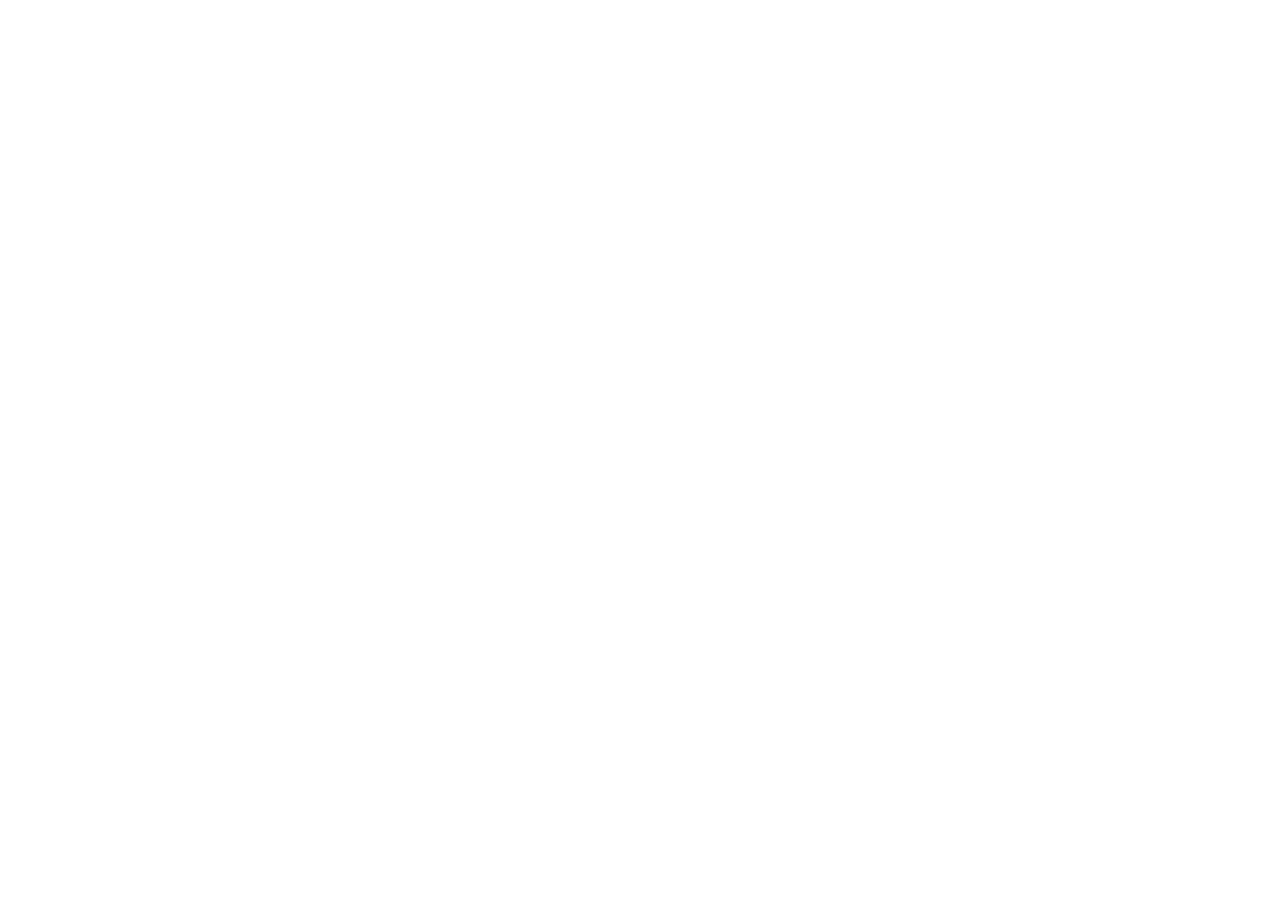
==== index.html @ 67c98769 "first init" ====
<!DOCTYPE html>
<html lang="en">
<head>
    <meta charset="UTF-8">
    <meta http-equiv="X-UA-Compatible" content="IE=edge">
    <meta name="viewport" content="width=device-width, initial-scale=1.0">
    <title>Document</title>
</head>
<body>
    
</body>
</html>
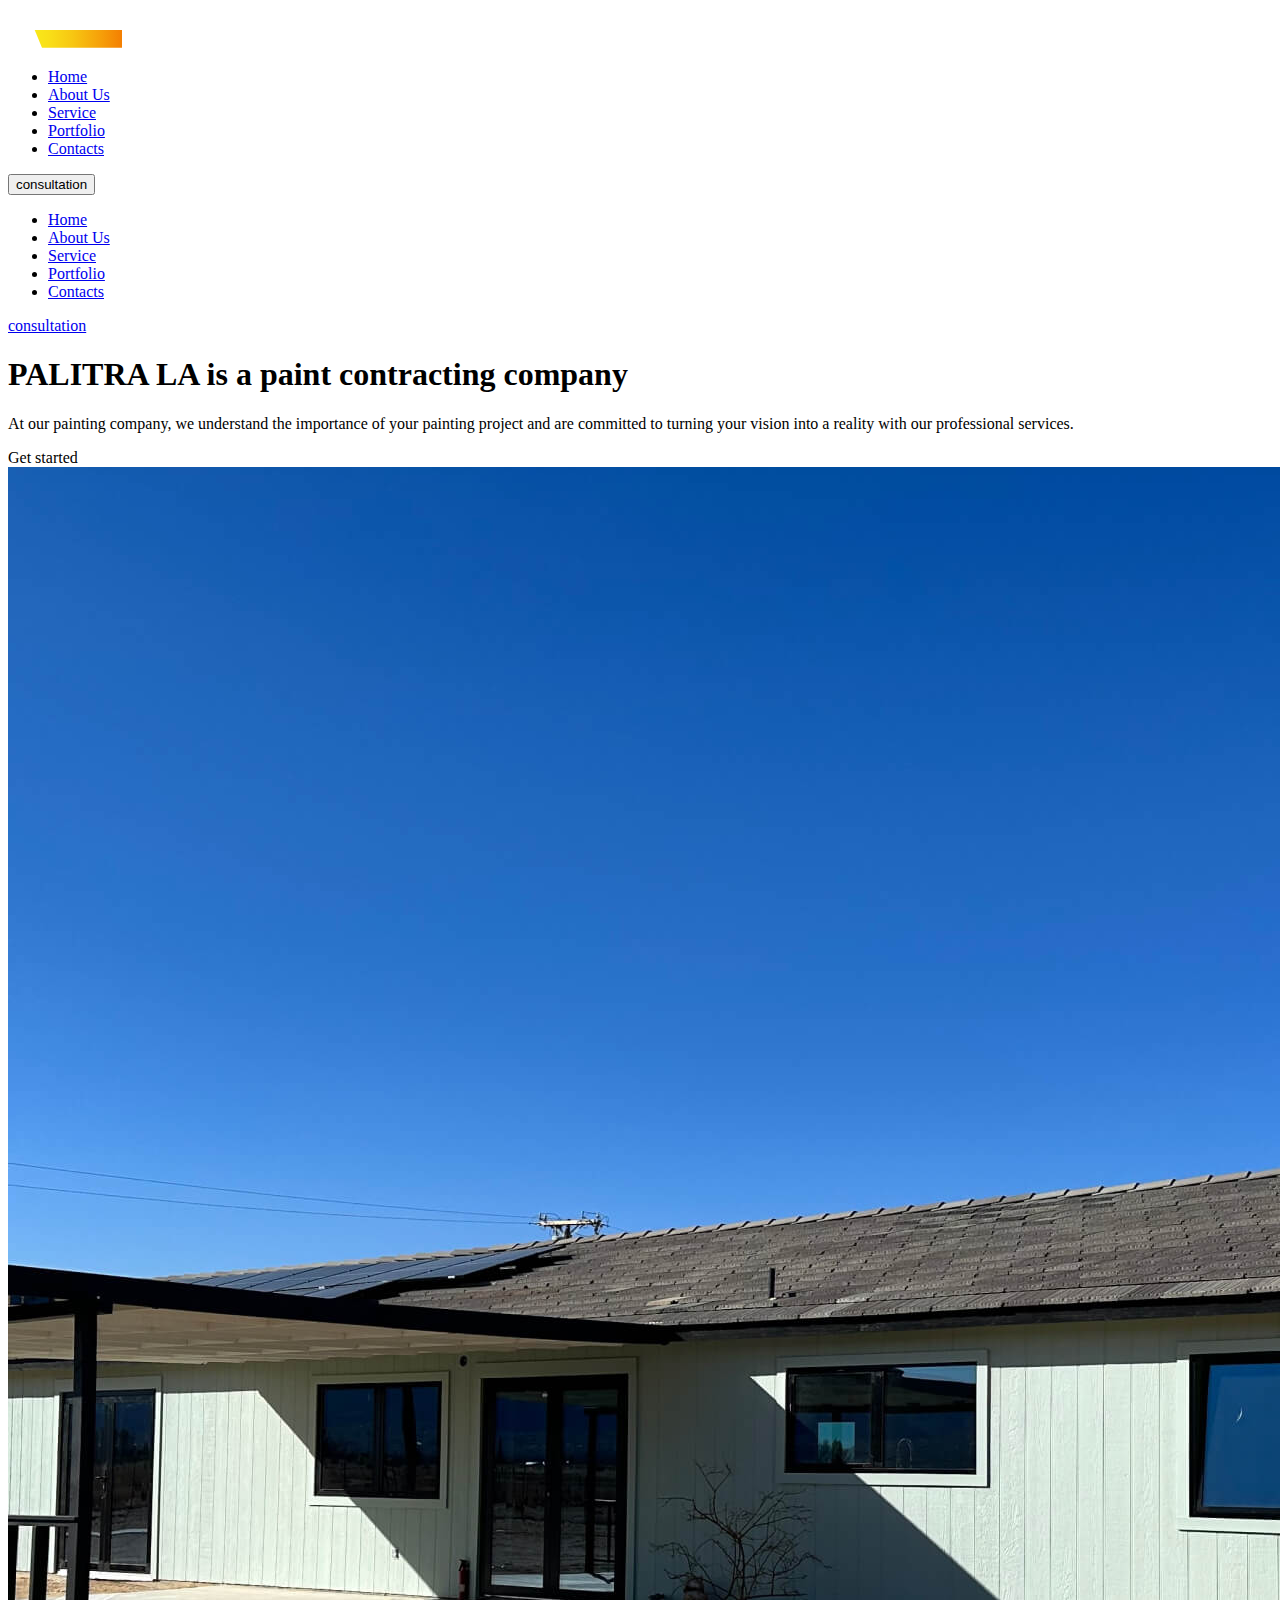
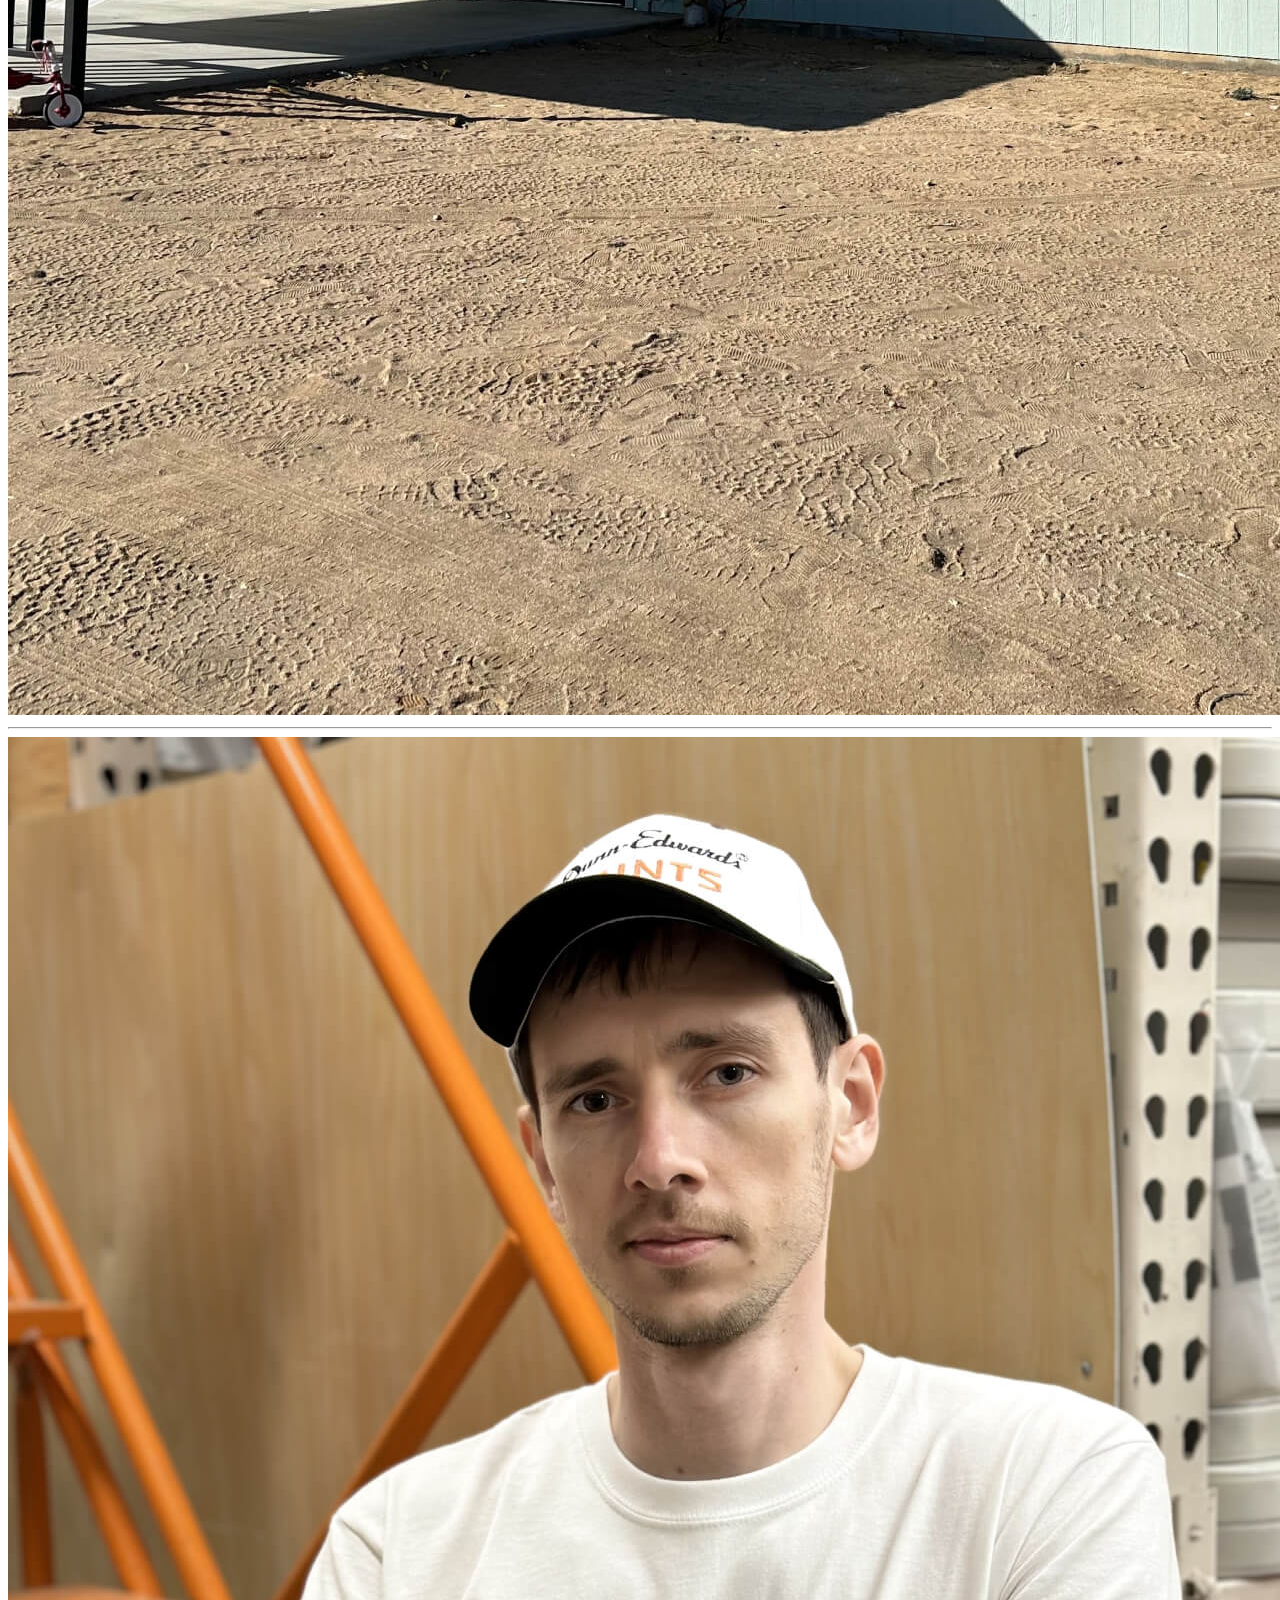
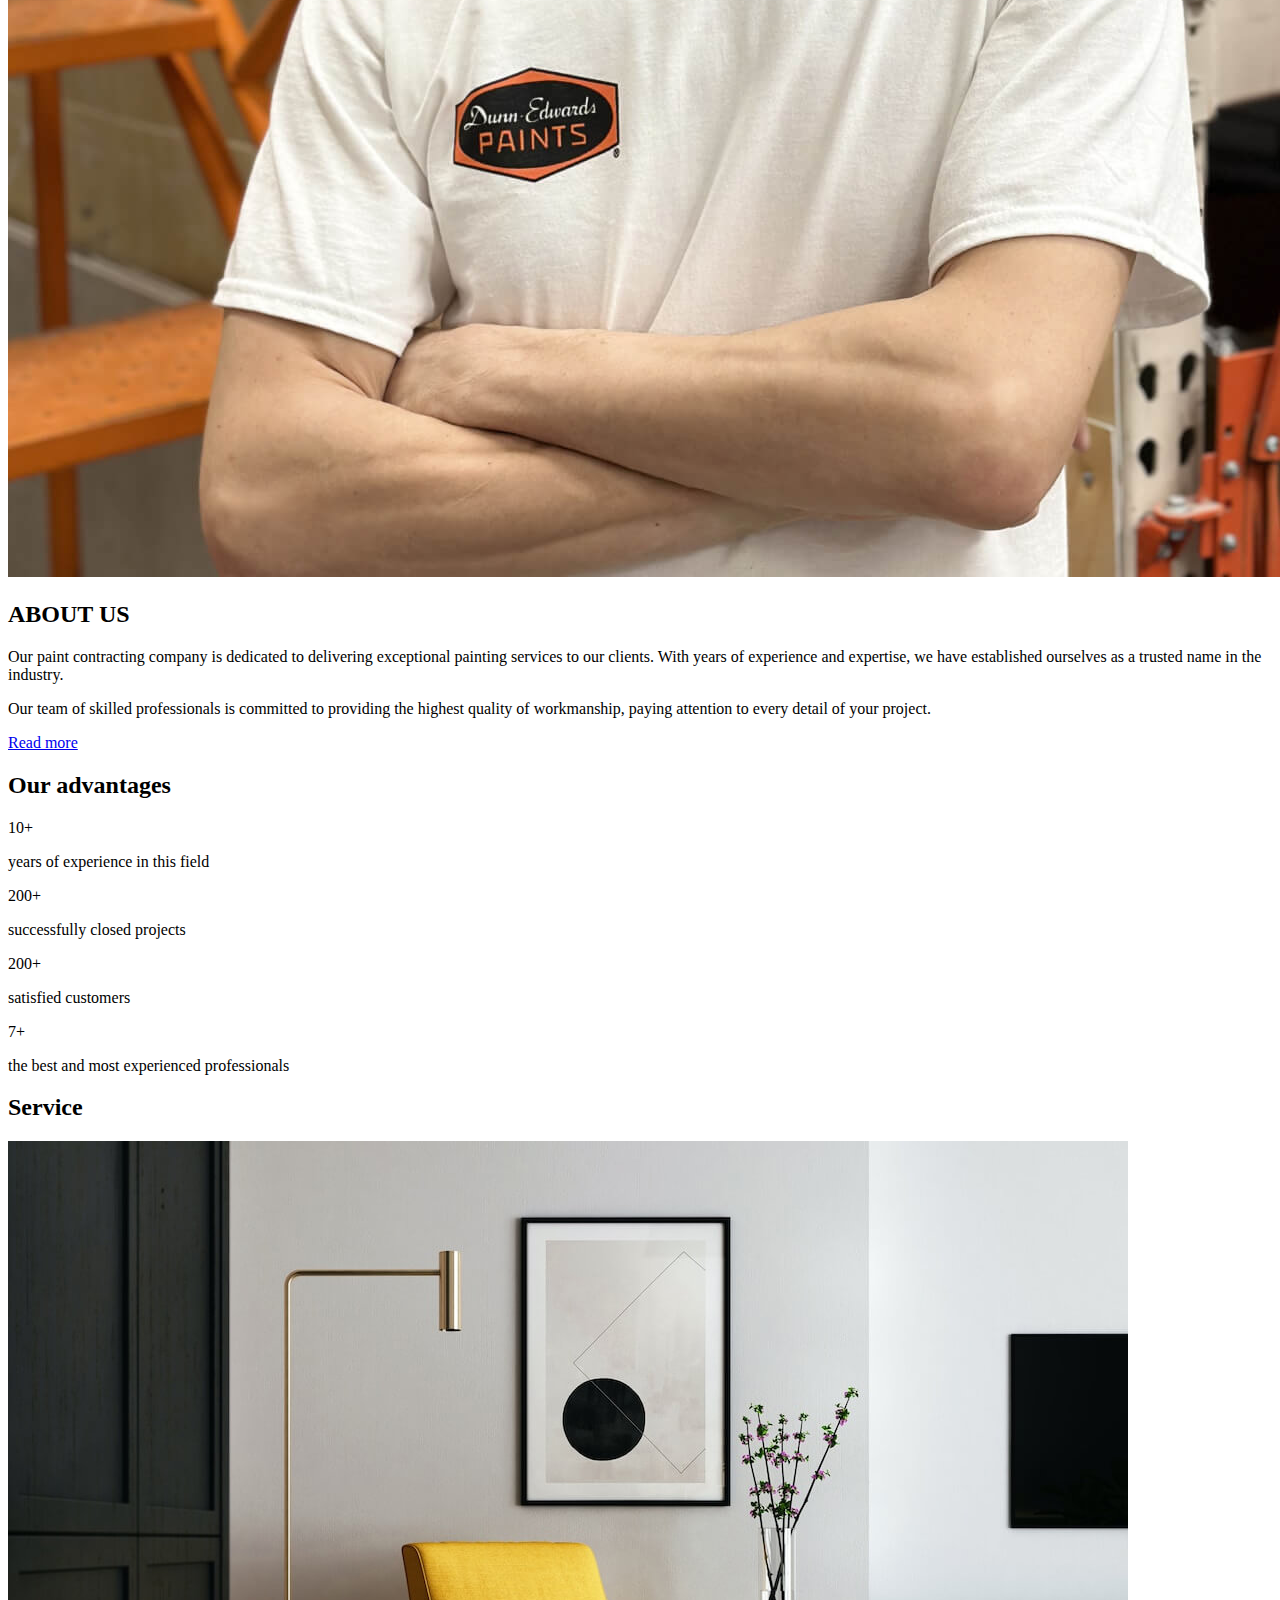
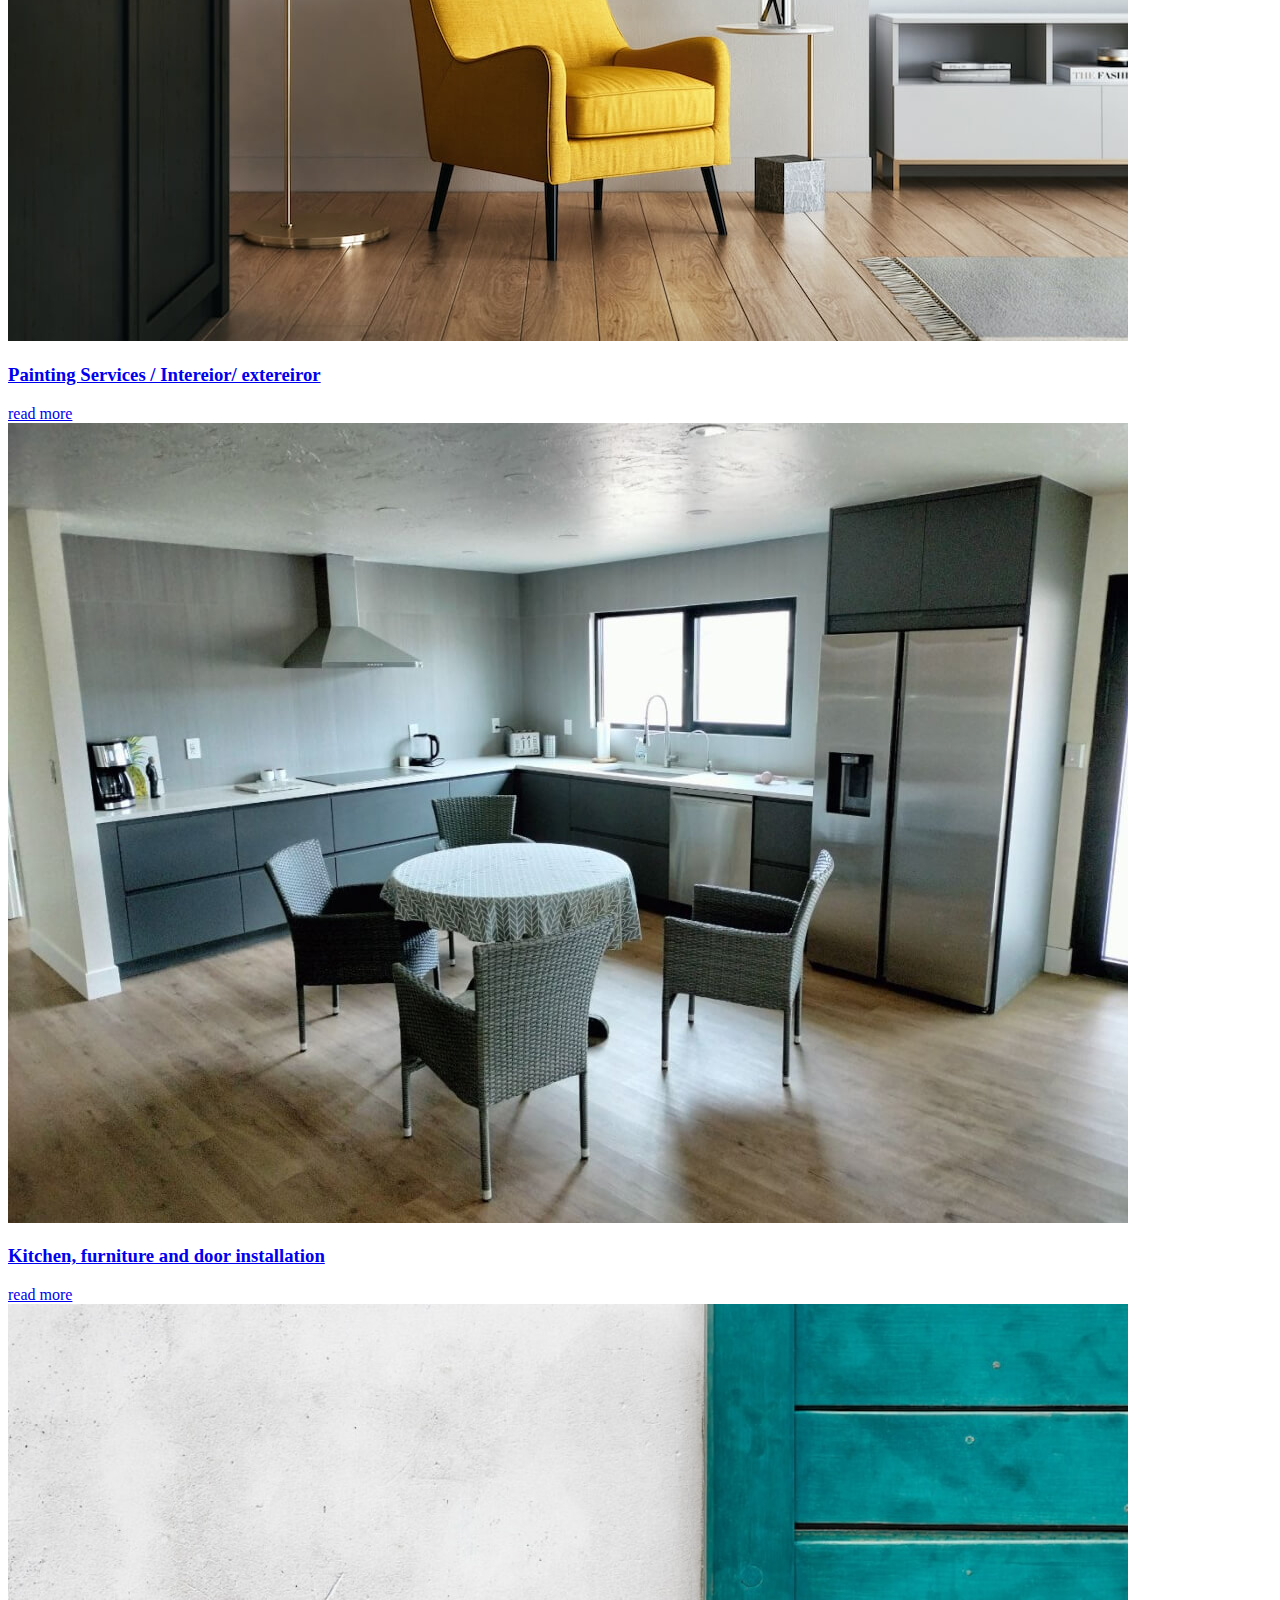
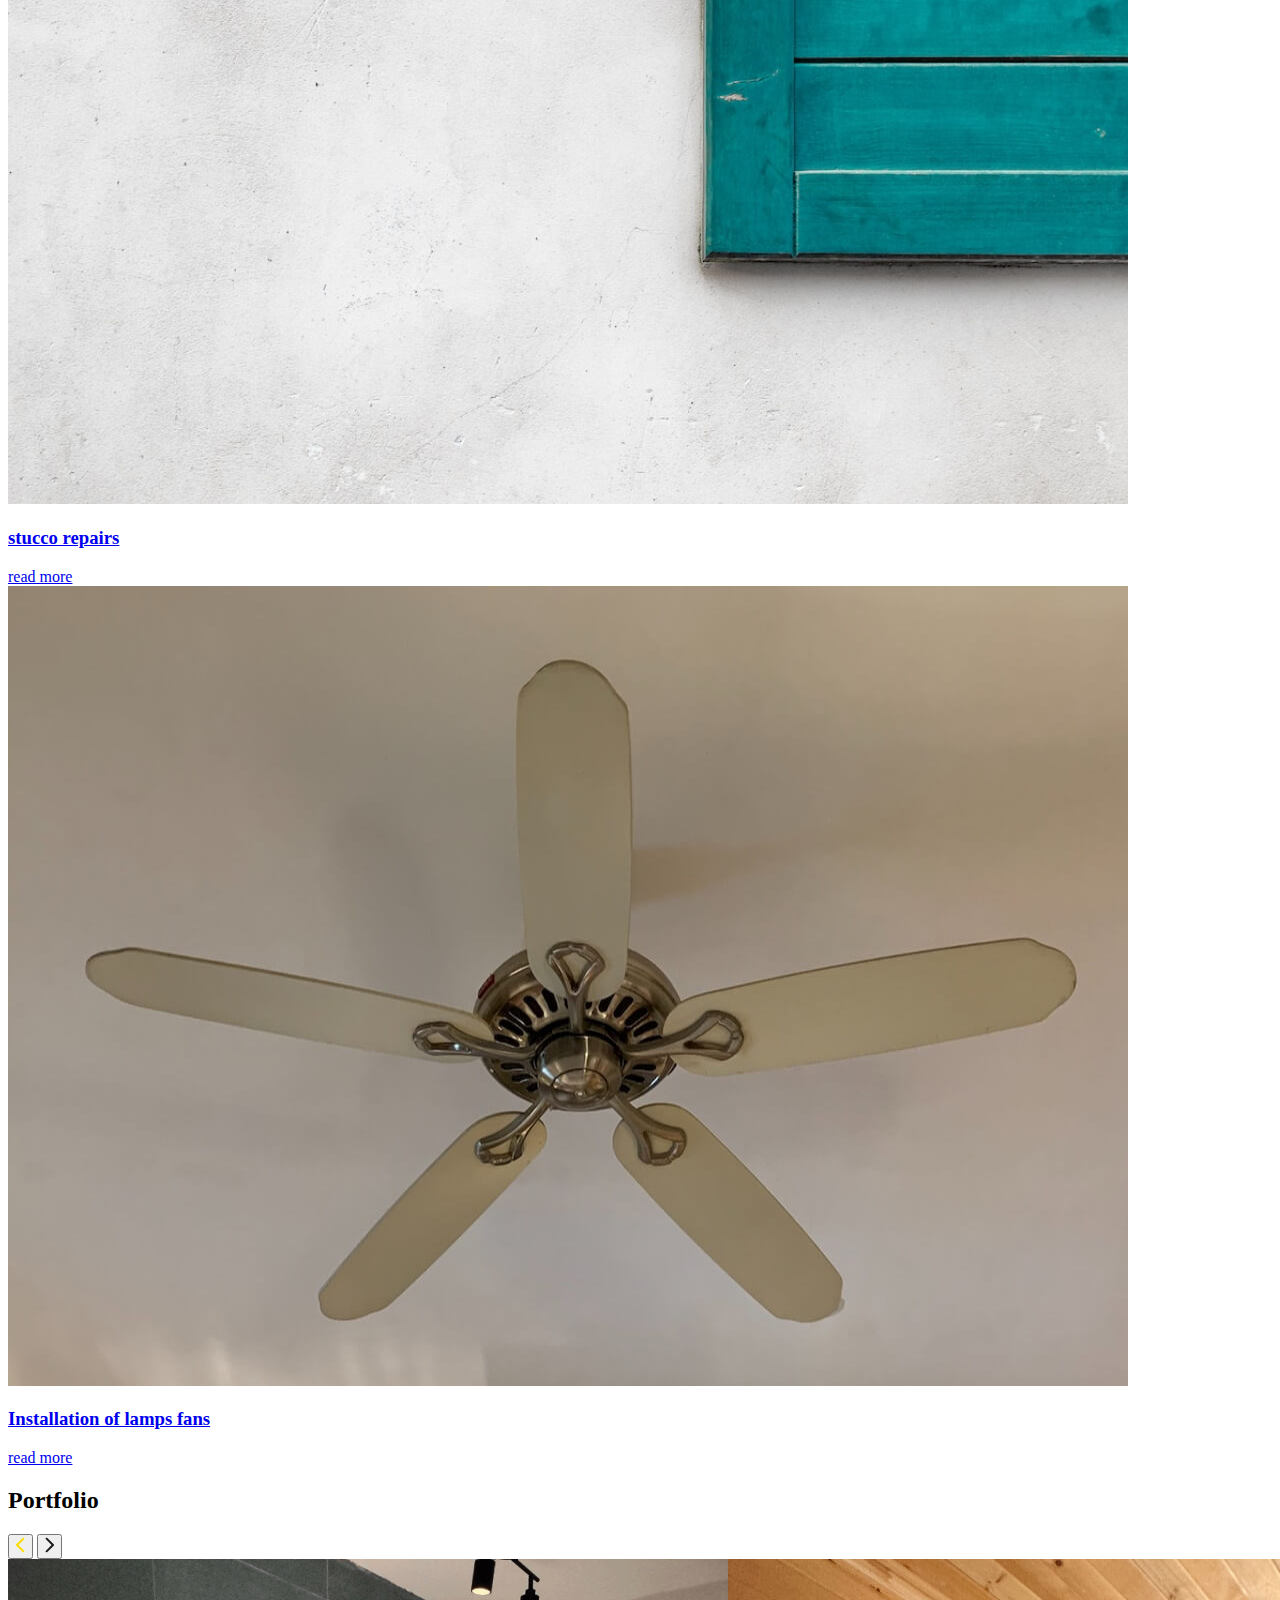
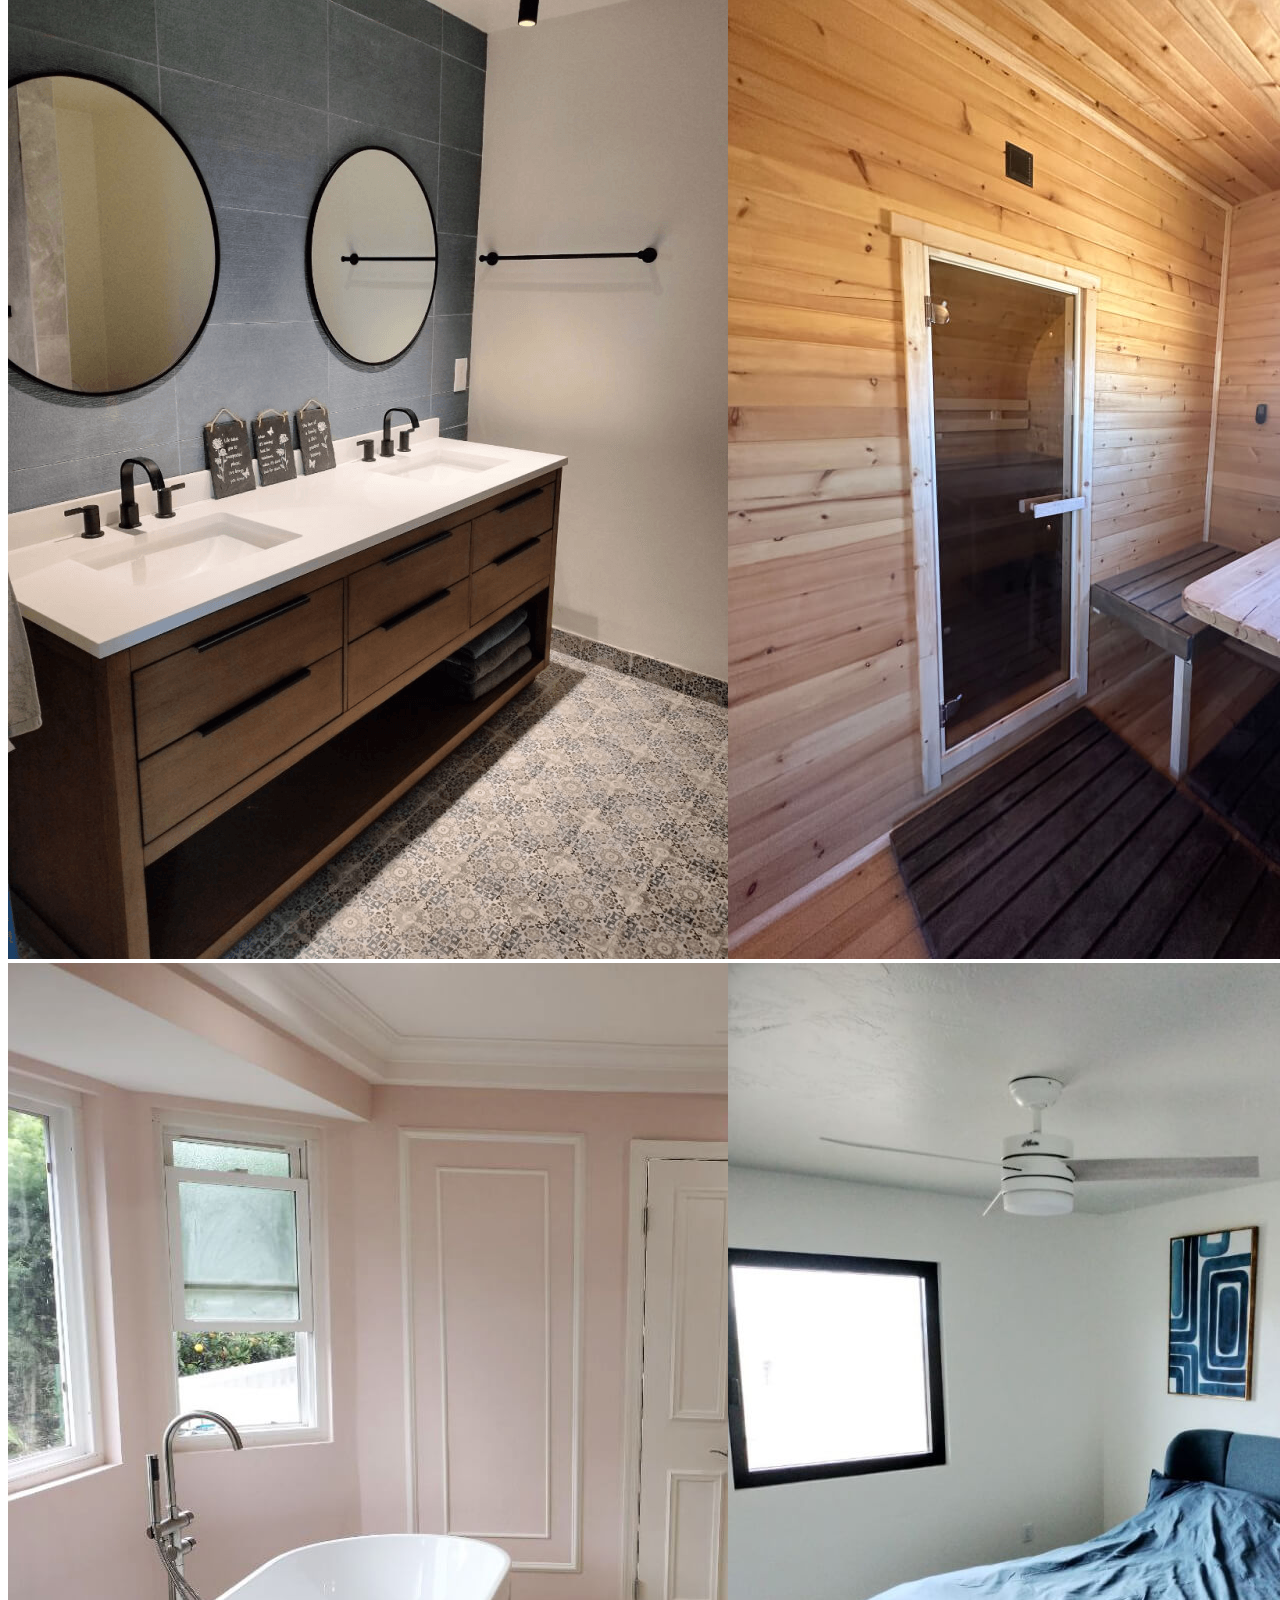
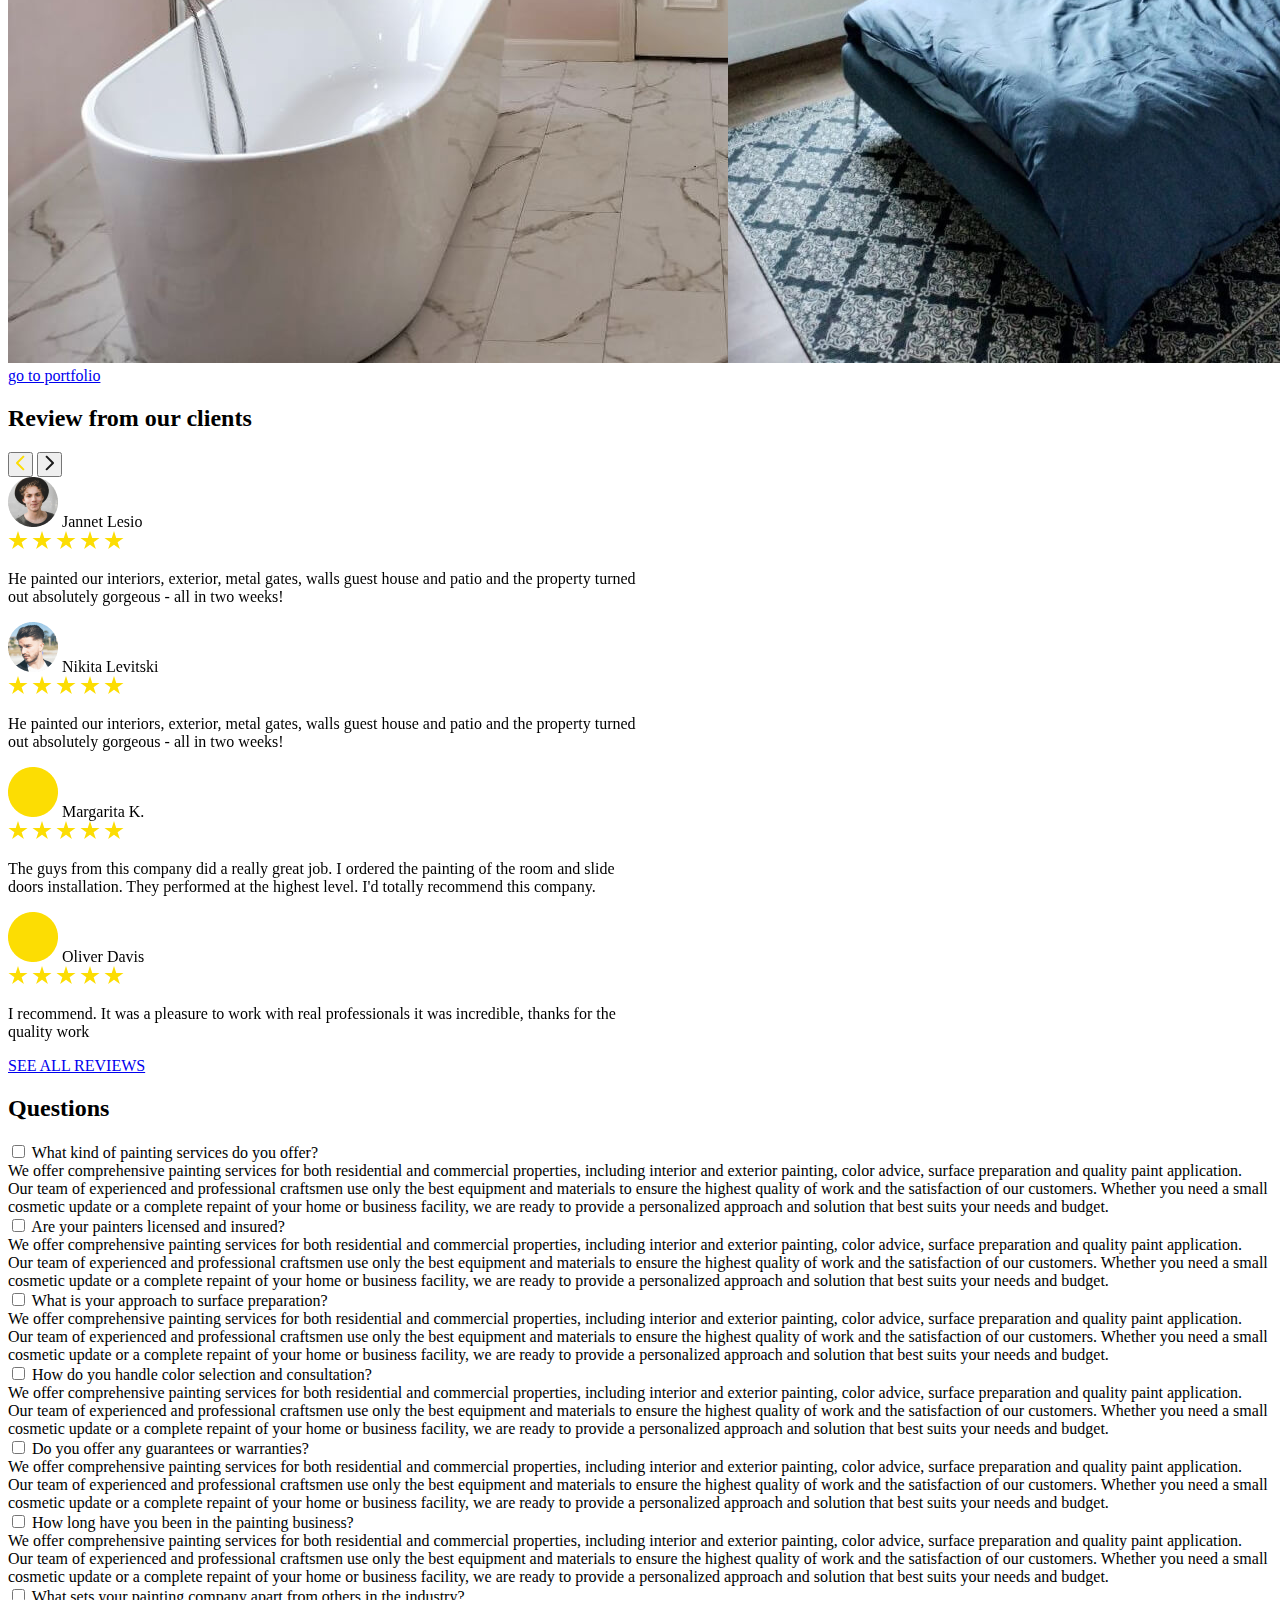
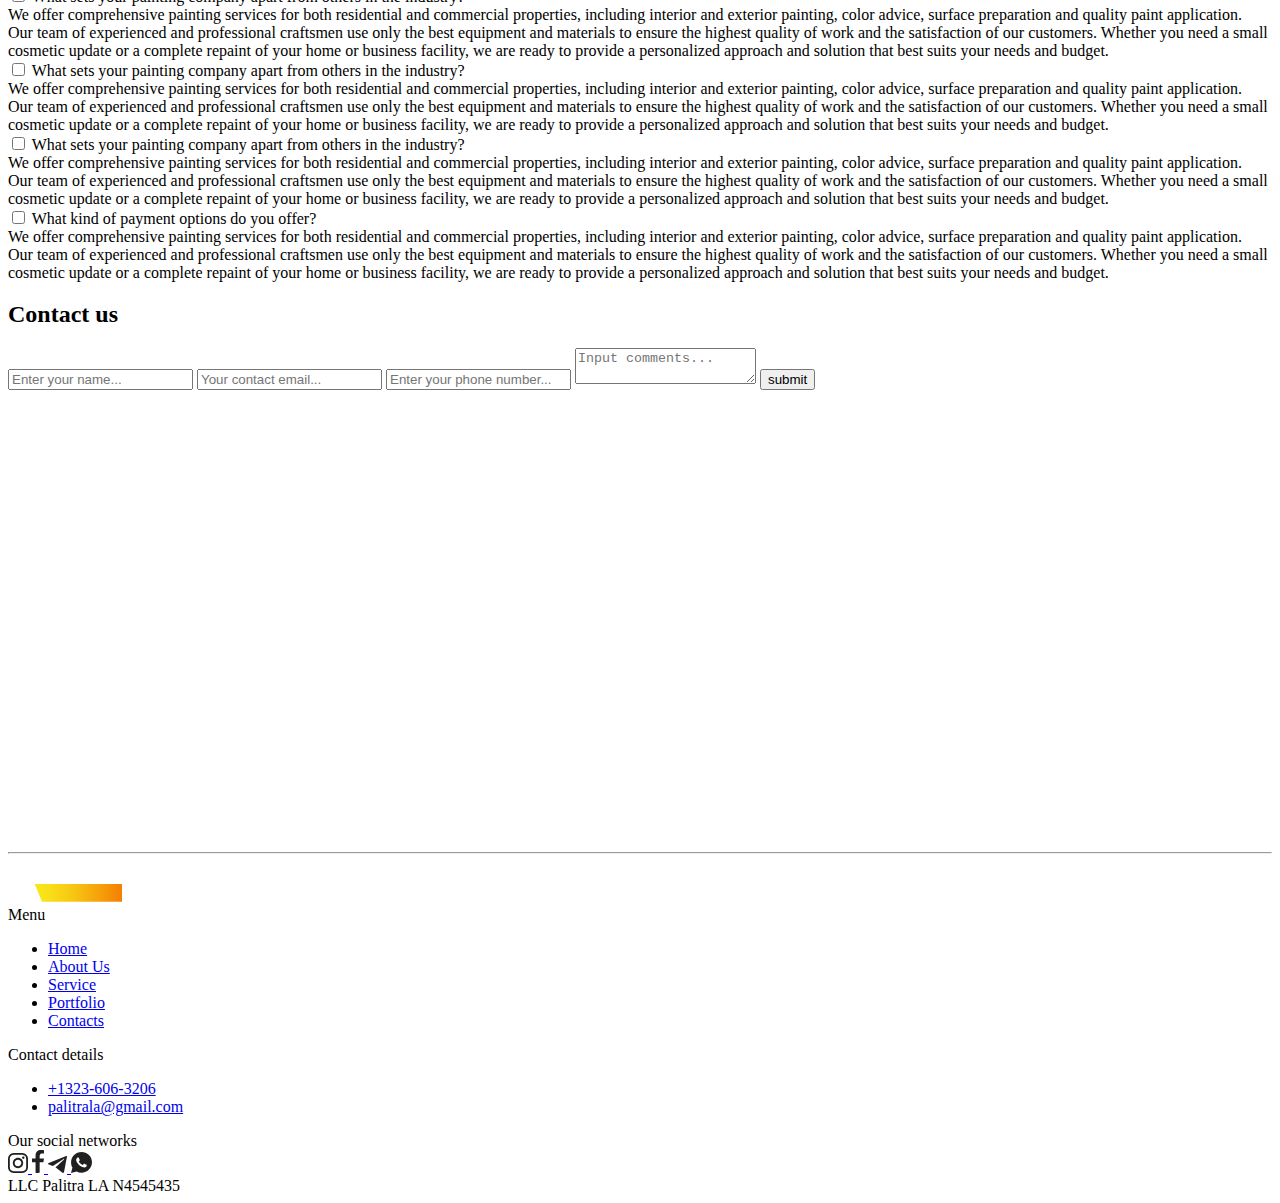
==== commit a0961317: "add all site" ====
--- a/index.html
+++ b/index.html
@@ -4,9 +4,381 @@
     <meta charset="UTF-8">
     <meta http-equiv="X-UA-Compatible" content="IE=edge">
     <meta name="viewport" content="width=device-width, initial-scale=1.0">
+    <link rel="stylesheet" href="./style/style.css">
+    <link rel="stylesheet" href="./style/slick-theme.css">
     <title>Document</title>
 </head>
 <body>
+    <header>
+        <div class="container">
+            <div class="header__container">
+                <img src="./images/logo.svg" alt="Header Logo" class="header__logo">
+                <nav class="header__nav">
+                    <ul>
+                        <li ><a class="active" href="#">Home</a></li>
+                        <li><a href="./about.html">About Us</a></li>
+                        <li><a href="#">Service</a></li>
+                        <li><a href="./portfolio.html">Portfolio</a></li>
+                        <li><a href="#">Contacts</a></li>
+                    </ul>
+                </nav>
+                <button class="header__btn btn">consultation</button>
+                <div class="menu-btn">
+                    <span></span>
+                    <span></span>
+                    <span></span>
+                </div>
+            </div>
     
+            <div class="menu">
+                <nav>
+                    <ul>
+                        <li ><a class="active" href="#">Home</a></li>
+                        <li><a href="./about.html">About Us</a></li>
+                        <li><a href="#">Service</a></li>
+                        <li><a href="./portfolio.html">Portfolio</a></li>
+                        <li><a href="#">Contacts</a></li>
+                    </ul>
+                   <a href="#" class="btn">consultation</a>
+                </nav>
+            </div>
+        </div>
+    </header>
+    <main>
+        <section class="main">
+            <div class="container">
+                <div class="main__container">
+                    <div class="main__text">
+                        <h1 class="main__title">PALITRA LA is a paint contracting company</h1>
+                        <p class="main__description">At our painting company, we understand the importance of your painting project and are committed to turning your vision into a reality with our professional services.</p>
+                        <a class="btn main__btn">Get started</a>
+                    </div>
+                    <img src="./images/house.jpg" alt="House">
+                </div>
+            </div>
+            <hr>
+        </section>
+        <section class="about">
+            <div class="container">
+                <div class="about__container">
+                    <img src="./images/man.jpg" alt="Man">
+                    <div class="about__text">
+                        <h2 class="about__title">ABOUT US</h2>
+                        <p>Our paint contracting company is dedicated to delivering exceptional painting services to our clients. With years of experience and expertise, we have established ourselves as a trusted name in the industry.</p>
+                        <p class="about__description">Our team of skilled professionals is committed to providing the highest quality of workmanship, paying attention to every detail of your project.</p>
+                        <a class="about__btn btn" href="#">Read more</a>
+                    </div>
+                </div>
+            </div>
+        </section>
+        <section class="adventages">
+            <div class="container">
+                <h2 class="adventages__title">Our advantages</h2>
+                <div class="adventages__container">
+                    <div class="adventages__item">
+                        <span>10+</span>
+                        <p>years of experience in this field</p>
+                    </div>
+                    <div class="adventages__item">
+                        <span>200+</span>
+                        <p>successfully closed projects</p>
+                    </div>
+                    <div class="adventages__item">
+                        <span>200+</span>
+                        <p>satisfied customers</p>
+                    </div>
+                    <div class="adventages__item">
+                        <span>7+</span>
+                        <p>the best and most experienced professionals</p>
+                    </div>
+                </div>
+            </div>
+        </section>
+        <section class="service">
+            <div class="container">
+                <h2 class="service__title">Service</h2>
+                <div class="service__container">
+                    <a href="#" class="service__item">
+                        <img src="./images/service1.jpg" alt="Service 1">
+                        <div class="service__text">
+                            <h3 class="service__item-title">Painting Services / Intereior/ extereiror</h3>
+                            <span class="service__read">read more</span>
+                        </div>
+                    </a>
+                    <a href="#" class="service__item">
+                        <img src="./images/service2.jpg" alt="Service 2">
+                        <div class="service__text">
+                            <h3 class="service__item-title">Kitchen, furniture and door installation </h3>
+                            <span class="service__read">read more</span>
+                        </div>
+                    </a>
+                    <a href="#" class="service__item">
+                        <img src="./images/service3.jpg" alt="Service 3">
+                        <div class="service__text">
+                            <h3 class="service__item-title">stucco repairs</h3>
+                            <span class="service__read">read more</span>
+                        </div>
+                    </a>
+                    <a href="#" class="service__item">
+                        <img src="./images/service4.jpg" alt="Service 4">
+                        <div class="service__text">
+                            <h3 class="service__item-title">Installation of lamps fans</h3>
+                            <span class="service__read">read more</span>
+                        </div>
+                    </a>
+                </div>
+            </div>
+        </section>
+        <section class="portfolio">
+            <div class="container">
+                <div class="portfolio__wrapper">
+                    <h2 class="portfolio__title">Portfolio</h2>
+                    <div class="portfolio__arrows">
+                        <button class="portfolio__left slick-arrow"><svg width="9" height="16" viewBox="0 0 9 16" fill="none" xmlns="http://www.w3.org/2000/svg">
+                            <path d="M0.292893 7.29289C-0.0976311 7.68342 -0.0976309 8.31658 0.292893 8.70711L6.65686 15.0711C7.04738 15.4616 7.68055 15.4616 8.07107 15.0711C8.46159 14.6805 8.46159 14.0474 8.07107 13.6569L2.41421 8L8.07107 2.34314C8.46159 1.95262 8.46159 1.31945 8.07107 0.92893C7.68054 0.538406 7.04738 0.538406 6.65685 0.928931L0.292893 7.29289ZM2 7L1 7L1 9L2 9L2 7Z" fill="#FCDD03"/>
+                            </svg>
+                            </button>
+                        <button class="portfolio__right slick-arrow"><svg width="9" height="16" viewBox="0 0 9 16" fill="none" xmlns="http://www.w3.org/2000/svg">
+                            <path d="M8.70711 8.70711C9.09763 8.31658 9.09763 7.68342 8.70711 7.29289L2.34314 0.928933C1.95262 0.538409 1.31945 0.538409 0.92893 0.928934C0.538406 1.31946 0.538406 1.95262 0.928931 2.34315L6.58579 8L0.928934 13.6569C0.538409 14.0474 0.53841 14.6805 0.928934 15.0711C1.31946 15.4616 1.95262 15.4616 2.34315 15.0711L8.70711 8.70711ZM7 9L8 9L8 7L7 7L7 9Z" fill="#1A1A1A"/>
+                            </svg>
+                            </button>
+                    </div>
+                </div>
+                <div class="portfolio__gallery">
+                    <a href="#"><img class="portfolio__gallery-img" src="./images/portfolio1.png" alt="portfolio1"></a>
+                    <a href="#"><img class="portfolio__gallery-img" src="./images/portfolio2.jpg" alt="portfolio2"></a>
+                    <a href="#"><img class="portfolio__gallery-img" src="./images/portfolio3.jpg" alt="portfolio3"></a>
+                    <a href="#"><img class="portfolio__gallery-img" src="./images/portfolio4.jpg" alt="portfolio4"></a>
+                </div>
+                <a href="#" class="btn portfolio__btn">go to portfolio</a>
+            </div>
+        </section>
+        <section class="reviews">
+            <div class="container">
+            <div class="reviews__wrapper">
+                <h2 class="reviews__title">Review from our clients</h2>
+                <div class="reviews__arrows">
+                    <button class="reviews__left slick-arrow"><svg width="9" height="16" viewBox="0 0 9 16" fill="none" xmlns="http://www.w3.org/2000/svg">
+                        <path d="M0.292893 7.29289C-0.0976311 7.68342 -0.0976309 8.31658 0.292893 8.70711L6.65686 15.0711C7.04738 15.4616 7.68055 15.4616 8.07107 15.0711C8.46159 14.6805 8.46159 14.0474 8.07107 13.6569L2.41421 8L8.07107 2.34314C8.46159 1.95262 8.46159 1.31945 8.07107 0.92893C7.68054 0.538406 7.04738 0.538406 6.65685 0.928931L0.292893 7.29289ZM2 7L1 7L1 9L2 9L2 7Z" fill="#FCDD03"/>
+                        </svg>
+                        </button>
+                    <button class="reviews__right slick-arrow"><svg width="9" height="16" viewBox="0 0 9 16" fill="none" xmlns="http://www.w3.org/2000/svg">
+                        <path d="M8.70711 8.70711C9.09763 8.31658 9.09763 7.68342 8.70711 7.29289L2.34314 0.928933C1.95262 0.538409 1.31945 0.538409 0.92893 0.928934C0.538406 1.31946 0.538406 1.95262 0.928931 2.34315L6.58579 8L0.928934 13.6569C0.538409 14.0474 0.53841 14.6805 0.928934 15.0711C1.31946 15.4616 1.95262 15.4616 2.34315 15.0711L8.70711 8.70711ZM7 9L8 9L8 7L7 7L7 9Z" fill="#1A1A1A"/>
+                        </svg>
+                        </button>
+                </div>
+            </div>
+            <div class="reviews__container">
+                <div class="reviews__item">
+                    <img src="./images/user1.png" alt="User1" class="reviews__item-img">
+                    <span class="reviews__item-name">Jannet Lesio</span>
+                    <div class="reviews__item-stars">
+                        <svg width="20" height="19" viewBox="0 0 20 19" fill="none" xmlns="http://www.w3.org/2000/svg"><path d="M10 0L12.2451 6.90983H19.5106L13.6327 11.1803L15.8779 18.0902L10 13.8197L4.12215 18.0902L6.36729 11.1803L0.489435 6.90983H7.75486L10 0Z" fill="#FCDD03"/></svg>
+                        <svg width="20" height="19" viewBox="0 0 20 19" fill="none" xmlns="http://www.w3.org/2000/svg"><path d="M10 0L12.2451 6.90983H19.5106L13.6327 11.1803L15.8779 18.0902L10 13.8197L4.12215 18.0902L6.36729 11.1803L0.489435 6.90983H7.75486L10 0Z" fill="#FCDD03"/></svg>
+                        <svg width="20" height="19" viewBox="0 0 20 19" fill="none" xmlns="http://www.w3.org/2000/svg"><path d="M10 0L12.2451 6.90983H19.5106L13.6327 11.1803L15.8779 18.0902L10 13.8197L4.12215 18.0902L6.36729 11.1803L0.489435 6.90983H7.75486L10 0Z" fill="#FCDD03"/></svg>
+                        <svg width="20" height="19" viewBox="0 0 20 19" fill="none" xmlns="http://www.w3.org/2000/svg"><path d="M10 0L12.2451 6.90983H19.5106L13.6327 11.1803L15.8779 18.0902L10 13.8197L4.12215 18.0902L6.36729 11.1803L0.489435 6.90983H7.75486L10 0Z" fill="#FCDD03"/></svg>
+                        <svg width="20" height="19" viewBox="0 0 20 19" fill="none" xmlns="http://www.w3.org/2000/svg"><path d="M10 0L12.2451 6.90983H19.5106L13.6327 11.1803L15.8779 18.0902L10 13.8197L4.12215 18.0902L6.36729 11.1803L0.489435 6.90983H7.75486L10 0Z" fill="#FCDD03"/></svg>
+                    </div>
+                    <p class="reviews__item-description">He painted our interiors, exterior, metal gates, walls guest house and patio and the property turned out absolutely gorgeous - all in two weeks!</p>
+                </div>
+                <div class="reviews__item">
+                    <img src="./images/user2.png" alt="User2" class="reviews__item-img">
+                    <span class="reviews__item-name">Nikita Levitski</span>
+                    <div class="reviews__item-stars">
+                        <svg width="20" height="19" viewBox="0 0 20 19" fill="none" xmlns="http://www.w3.org/2000/svg"><path d="M10 0L12.2451 6.90983H19.5106L13.6327 11.1803L15.8779 18.0902L10 13.8197L4.12215 18.0902L6.36729 11.1803L0.489435 6.90983H7.75486L10 0Z" fill="#FCDD03"/></svg>
+                        <svg width="20" height="19" viewBox="0 0 20 19" fill="none" xmlns="http://www.w3.org/2000/svg"><path d="M10 0L12.2451 6.90983H19.5106L13.6327 11.1803L15.8779 18.0902L10 13.8197L4.12215 18.0902L6.36729 11.1803L0.489435 6.90983H7.75486L10 0Z" fill="#FCDD03"/></svg>
+                        <svg width="20" height="19" viewBox="0 0 20 19" fill="none" xmlns="http://www.w3.org/2000/svg"><path d="M10 0L12.2451 6.90983H19.5106L13.6327 11.1803L15.8779 18.0902L10 13.8197L4.12215 18.0902L6.36729 11.1803L0.489435 6.90983H7.75486L10 0Z" fill="#FCDD03"/></svg>
+                        <svg width="20" height="19" viewBox="0 0 20 19" fill="none" xmlns="http://www.w3.org/2000/svg"><path d="M10 0L12.2451 6.90983H19.5106L13.6327 11.1803L15.8779 18.0902L10 13.8197L4.12215 18.0902L6.36729 11.1803L0.489435 6.90983H7.75486L10 0Z" fill="#FCDD03"/></svg>
+                        <svg width="20" height="19" viewBox="0 0 20 19" fill="none" xmlns="http://www.w3.org/2000/svg"><path d="M10 0L12.2451 6.90983H19.5106L13.6327 11.1803L15.8779 18.0902L10 13.8197L4.12215 18.0902L6.36729 11.1803L0.489435 6.90983H7.75486L10 0Z" fill="#FCDD03"/></svg>
+                    </div>
+                    <p class="reviews__item-description">He painted our interiors, exterior, metal gates, walls guest house and patio and the property turned out absolutely gorgeous - all in two weeks!</p>
+                </div>
+                <div class="reviews__item">
+                    <img src="./images/user4.png" alt="User3" class="reviews__item-img">
+                    <span class="reviews__item-name">Margarita K.</span>
+                    <div class="reviews__item-stars">
+                        <svg width="20" height="19" viewBox="0 0 20 19" fill="none" xmlns="http://www.w3.org/2000/svg"><path d="M10 0L12.2451 6.90983H19.5106L13.6327 11.1803L15.8779 18.0902L10 13.8197L4.12215 18.0902L6.36729 11.1803L0.489435 6.90983H7.75486L10 0Z" fill="#FCDD03"/></svg>
+                        <svg width="20" height="19" viewBox="0 0 20 19" fill="none" xmlns="http://www.w3.org/2000/svg"><path d="M10 0L12.2451 6.90983H19.5106L13.6327 11.1803L15.8779 18.0902L10 13.8197L4.12215 18.0902L6.36729 11.1803L0.489435 6.90983H7.75486L10 0Z" fill="#FCDD03"/></svg>
+                        <svg width="20" height="19" viewBox="0 0 20 19" fill="none" xmlns="http://www.w3.org/2000/svg"><path d="M10 0L12.2451 6.90983H19.5106L13.6327 11.1803L15.8779 18.0902L10 13.8197L4.12215 18.0902L6.36729 11.1803L0.489435 6.90983H7.75486L10 0Z" fill="#FCDD03"/></svg>
+                        <svg width="20" height="19" viewBox="0 0 20 19" fill="none" xmlns="http://www.w3.org/2000/svg"><path d="M10 0L12.2451 6.90983H19.5106L13.6327 11.1803L15.8779 18.0902L10 13.8197L4.12215 18.0902L6.36729 11.1803L0.489435 6.90983H7.75486L10 0Z" fill="#FCDD03"/></svg>
+                        <svg width="20" height="19" viewBox="0 0 20 19" fill="none" xmlns="http://www.w3.org/2000/svg"><path d="M10 0L12.2451 6.90983H19.5106L13.6327 11.1803L15.8779 18.0902L10 13.8197L4.12215 18.0902L6.36729 11.1803L0.489435 6.90983H7.75486L10 0Z" fill="#FCDD03"/></svg>
+                    </div>
+                    <p class="reviews__item-description">The guys from this company did a really great job. I ordered the painting of the room and slide doors installation. They performed at the highest level. I'd totally recommend this company.</p>
+                </div>
+                <div class="reviews__item">
+                    <img src="./images/user4.png" alt="User4" class="reviews__item-img">
+                    <span class="reviews__item-name">Oliver Davis</span>
+                    <div class="reviews__item-stars">
+                        <svg width="20" height="19" viewBox="0 0 20 19" fill="none" xmlns="http://www.w3.org/2000/svg"><path d="M10 0L12.2451 6.90983H19.5106L13.6327 11.1803L15.8779 18.0902L10 13.8197L4.12215 18.0902L6.36729 11.1803L0.489435 6.90983H7.75486L10 0Z" fill="#FCDD03"/></svg>
+                        <svg width="20" height="19" viewBox="0 0 20 19" fill="none" xmlns="http://www.w3.org/2000/svg"><path d="M10 0L12.2451 6.90983H19.5106L13.6327 11.1803L15.8779 18.0902L10 13.8197L4.12215 18.0902L6.36729 11.1803L0.489435 6.90983H7.75486L10 0Z" fill="#FCDD03"/></svg>
+                        <svg width="20" height="19" viewBox="0 0 20 19" fill="none" xmlns="http://www.w3.org/2000/svg"><path d="M10 0L12.2451 6.90983H19.5106L13.6327 11.1803L15.8779 18.0902L10 13.8197L4.12215 18.0902L6.36729 11.1803L0.489435 6.90983H7.75486L10 0Z" fill="#FCDD03"/></svg>
+                        <svg width="20" height="19" viewBox="0 0 20 19" fill="none" xmlns="http://www.w3.org/2000/svg"><path d="M10 0L12.2451 6.90983H19.5106L13.6327 11.1803L15.8779 18.0902L10 13.8197L4.12215 18.0902L6.36729 11.1803L0.489435 6.90983H7.75486L10 0Z" fill="#FCDD03"/></svg>
+                        <svg width="20" height="19" viewBox="0 0 20 19" fill="none" xmlns="http://www.w3.org/2000/svg"><path d="M10 0L12.2451 6.90983H19.5106L13.6327 11.1803L15.8779 18.0902L10 13.8197L4.12215 18.0902L6.36729 11.1803L0.489435 6.90983H7.75486L10 0Z" fill="#FCDD03"/></svg>
+                    </div>
+                    <p class="reviews__item-description">I recommend. It was a pleasure to work with real professionals it was incredible, thanks for the quality work</p>
+                </div>
+            </div>
+            <a href="#" class="btn reviews__btn">SEE ALL REVIEWS</a>
+        </div>
+        </section>
+        <section class="question">
+            <div class="container">
+                <h2 class="question__title">Questions</h2>
+                <div class="row">
+                    <div class="col">
+                      <div class="tabs">
+                        <div class="tab">
+                          <input type="checkbox" id="chck1">
+                          <label class="tab-label" for="chck1">What kind of painting services do you offer?</label>
+                          <div class="tab-content">
+                            We offer comprehensive painting services for both residential and commercial properties, including interior and exterior painting, color advice, surface preparation and quality paint application. <br>Our team of experienced and professional craftsmen use only the best equipment and materials to ensure the highest quality of work and the satisfaction of our customers. Whether you need a small cosmetic update or a complete repaint of your home or business facility, we are ready to provide a personalized approach and solution that best suits your needs and budget.
+                          </div>
+                        </div>
+                        <div class="tab">
+                          <input type="checkbox" id="chck2">
+                          <label class="tab-label" for="chck2">Are your painters licensed and insured?</label>
+                          <div class="tab-content">
+                            We offer comprehensive painting services for both residential and commercial properties, including interior and exterior painting, color advice, surface preparation and quality paint application. <br>Our team of experienced and professional craftsmen use only the best equipment and materials to ensure the highest quality of work and the satisfaction of our customers. Whether you need a small cosmetic update or a complete repaint of your home or business facility, we are ready to provide a personalized approach and solution that best suits your needs and budget.
+                          </div>
+                        </div>
+                        <div class="tab">
+                            <input type="checkbox" id="chck3">
+                            <label class="tab-label" for="chck3">What is your approach to surface preparation?</label>
+                            <div class="tab-content">
+                              We offer comprehensive painting services for both residential and commercial properties, including interior and exterior painting, color advice, surface preparation and quality paint application. <br>Our team of experienced and professional craftsmen use only the best equipment and materials to ensure the highest quality of work and the satisfaction of our customers. Whether you need a small cosmetic update or a complete repaint of your home or business facility, we are ready to provide a personalized approach and solution that best suits your needs and budget.
+                            </div>
+                          </div>
+                          <div class="tab">
+                            <input type="checkbox" id="chck4">
+                            <label class="tab-label" for="chck4">How do you handle color selection and consultation?</label>
+                            <div class="tab-content">
+                              We offer comprehensive painting services for both residential and commercial properties, including interior and exterior painting, color advice, surface preparation and quality paint application. <br>Our team of experienced and professional craftsmen use only the best equipment and materials to ensure the highest quality of work and the satisfaction of our customers. Whether you need a small cosmetic update or a complete repaint of your home or business facility, we are ready to provide a personalized approach and solution that best suits your needs and budget.
+                            </div>
+                          </div>
+                          <div class="tab">
+                            <input type="checkbox" id="chck5">
+                            <label class="tab-label" for="chck5">Do you offer any guarantees or warranties?</label>
+                            <div class="tab-content">
+                              We offer comprehensive painting services for both residential and commercial properties, including interior and exterior painting, color advice, surface preparation and quality paint application. <br>Our team of experienced and professional craftsmen use only the best equipment and materials to ensure the highest quality of work and the satisfaction of our customers. Whether you need a small cosmetic update or a complete repaint of your home or business facility, we are ready to provide a personalized approach and solution that best suits your needs and budget.
+                            </div>
+                          </div>
+                          <div class="tab">
+                            <input type="checkbox" id="chck6">
+                            <label class="tab-label" for="chck6">How long have you been in the painting business?</label>
+                            <div class="tab-content">
+                              We offer comprehensive painting services for both residential and commercial properties, including interior and exterior painting, color advice, surface preparation and quality paint application. <br>Our team of experienced and professional craftsmen use only the best equipment and materials to ensure the highest quality of work and the satisfaction of our customers. Whether you need a small cosmetic update or a complete repaint of your home or business facility, we are ready to provide a personalized approach and solution that best suits your needs and budget.
+                            </div>
+                          </div>
+                          <div class="tab">
+                            <input type="checkbox" id="chck7">
+                            <label class="tab-label" for="chck7">What sets your painting company apart from others in the industry?</label>
+                            <div class="tab-content">
+                              We offer comprehensive painting services for both residential and commercial properties, including interior and exterior painting, color advice, surface preparation and quality paint application. <br>Our team of experienced and professional craftsmen use only the best equipment and materials to ensure the highest quality of work and the satisfaction of our customers. Whether you need a small cosmetic update or a complete repaint of your home or business facility, we are ready to provide a personalized approach and solution that best suits your needs and budget.
+                            </div>
+                          </div>
+                          <div class="tab">
+                            <input type="checkbox" id="chck8">
+                            <label class="tab-label" for="chck8">What sets your painting company apart from others in the industry?</label>
+                            <div class="tab-content">
+                              We offer comprehensive painting services for both residential and commercial properties, including interior and exterior painting, color advice, surface preparation and quality paint application. <br>Our team of experienced and professional craftsmen use only the best equipment and materials to ensure the highest quality of work and the satisfaction of our customers. Whether you need a small cosmetic update or a complete repaint of your home or business facility, we are ready to provide a personalized approach and solution that best suits your needs and budget.
+                            </div>
+                          </div>
+                          <div class="tab">
+                            <input type="checkbox" id="chck9">
+                            <label class="tab-label" for="chck9">What sets your painting company apart from others in the industry?</label>
+                            <div class="tab-content">
+                              We offer comprehensive painting services for both residential and commercial properties, including interior and exterior painting, color advice, surface preparation and quality paint application. <br>Our team of experienced and professional craftsmen use only the best equipment and materials to ensure the highest quality of work and the satisfaction of our customers. Whether you need a small cosmetic update or a complete repaint of your home or business facility, we are ready to provide a personalized approach and solution that best suits your needs and budget.
+                            </div>
+                          </div>
+                          <div class="tab">
+                            <input type="checkbox" id="chck10">
+                            <label class="tab-label" for="chck10">What kind of payment options do you offer?</label>
+                            <div class="tab-content">
+                              We offer comprehensive painting services for both residential and commercial properties, including interior and exterior painting, color advice, surface preparation and quality paint application. <br>Our team of experienced and professional craftsmen use only the best equipment and materials to ensure the highest quality of work and the satisfaction of our customers. Whether you need a small cosmetic update or a complete repaint of your home or business facility, we are ready to provide a personalized approach and solution that best suits your needs and budget.
+                            </div>
+                          </div>
+                      </div>
+                    </div>
+            </div>
+        </section>
+        <section class="contacts">
+            <div class="container">
+                <h2 class="contacts__title">Contact us</h2>
+            </div>
+            <div class="contacts__wrapper">
+                <div class="container">
+                    <div class="contact__container">
+                        <form action="">
+                            <input placeholder="Enter your name..." type="text">
+                            <input placeholder="Your contact email..." type="email">
+                            <input placeholder="Enter your phone number..." type="tel">
+                            <textarea placeholder="Input comments..."></textarea>
+                            <button class="btn">submit</button>
+                        </form>
+                        <iframe src="https://www.google.com/maps/embed?pb=!1m18!1m12!1m3!1d53224.249045238925!2d-117.73208483399469!3d33.513978773322684!2m3!1f0!2f0!3f0!3m2!1i1024!2i768!4f13.1!3m3!1m2!1s0x80dcefb8d10d57bd%3A0xfd23851ce65bd47!2z0JvQsNCz0YPQvdCwINCd0LjQs9C10Lsg0JvQtdC50Lo!5e0!3m2!1sru!2sua!4v1679346388756!5m2!1sru!2sua" width="600" height="450" style="border:0;" allowfullscreen="" loading="lazy" referrerpolicy="no-referrer-when-downgrade"></iframe>                    </div>
+                </div>
+            </div>
+        </section>
+        <hr>
+    </main>
+    <footer>
+        <div class="container">
+            <div class="footer__container">
+                <img src="./images/logo.svg" alt="Footer Logo">
+                <div class="footer__wrapper">
+                    <div class="footer__first-column">
+                        <span class="footer__first-column-title">Menu</span>
+                        <ul>
+                            <li><a href="#">Home</a></li>
+                            <li><a href="#">About Us</a></li>
+                            <li><a href="#">Service</a></li>
+                            <li><a href="#">Portfolio</a></li>
+                            <li><a href="#">Contacts</a></li>
+                        </ul>
+                    </div>
+                    <div class="footer__second-coumn">
+                        <span class="footer__first-column-title">Contact details</span>
+                        <ul>
+                            <li><a href="tel:+1323-606-3206">+1323-606-3206</a></li>
+                            <li><a href="mailto:palitrala@gmail.com">palitrala@gmail.com</a></li>
+                        </ul>
+                    </div>
+                    <div class="footer__socials">
+                        <span class="footer__first-column-title">Our social networks</span>
+                        <div class="footer__socials-icons">
+                            <a href="https://www.instagram.com/palitra_la/">
+                                <svg width="20" height="20" viewBox="0 0 20 20" fill="none" xmlns="http://www.w3.org/2000/svg">
+                                    <path d="M10 1.80723C12.6506 1.80723 13.0121 1.80723 14.0964 1.80723C15.0602 1.80723 15.5422 2.04819 15.9036 2.16868C16.3855 2.40964 16.747 2.53012 17.1084 2.89157C17.4699 3.25301 17.7108 3.61446 17.8313 4.09639C17.9518 4.45783 18.0723 4.93976 18.1928 5.90362C18.1928 6.98795 18.1928 7.22892 18.1928 10C18.1928 12.7711 18.1928 13.0121 18.1928 14.0964C18.1928 15.0602 17.9518 15.5422 17.8313 15.9036C17.5904 16.3855 17.4699 16.747 17.1084 17.1084C16.747 17.4699 16.3855 17.7108 15.9036 17.8313C15.5422 17.9518 15.0602 18.0723 14.0964 18.1928C13.0121 18.1928 12.7711 18.1928 10 18.1928C7.22892 18.1928 6.98795 18.1928 5.90362 18.1928C4.93976 18.1928 4.45783 17.9518 4.09639 17.8313C3.61446 17.5904 3.25301 17.4699 2.89157 17.1084C2.53012 16.747 2.28916 16.3855 2.16868 15.9036C2.04819 15.5422 1.92771 15.0602 1.80723 14.0964C1.80723 13.0121 1.80723 12.7711 1.80723 10C1.80723 7.22892 1.80723 6.98795 1.80723 5.90362C1.80723 4.93976 2.04819 4.45783 2.16868 4.09639C2.40964 3.61446 2.53012 3.25301 2.89157 2.89157C3.25301 2.53012 3.61446 2.28916 4.09639 2.16868C4.45783 2.04819 4.93976 1.92771 5.90362 1.80723C6.98795 1.80723 7.3494 1.80723 10 1.80723ZM10 0C7.22892 0 6.98795 0 5.90362 0C4.81928 0 4.09639 0.240965 3.49398 0.481928C2.89157 0.722892 2.28916 1.08434 1.68675 1.68675C1.08434 2.28916 0.843374 2.77109 0.481928 3.49398C0.240965 4.09639 0.120482 4.81928 0 5.90362C0 6.98795 0 7.3494 0 10C0 12.7711 0 13.0121 0 14.0964C0 15.1807 0.240965 15.9036 0.481928 16.506C0.722892 17.1084 1.08434 17.7108 1.68675 18.3133C2.28916 18.9157 2.77109 19.1566 3.49398 19.5181C4.09639 19.759 4.81928 19.8795 5.90362 20C6.98795 20 7.3494 20 10 20C12.6506 20 13.0121 20 14.0964 20C15.1807 20 15.9036 19.759 16.506 19.5181C17.1084 19.2771 17.7108 18.9157 18.3133 18.3133C18.9157 17.7108 19.1566 17.2289 19.5181 16.506C19.759 15.9036 19.8795 15.1807 20 14.0964C20 13.0121 20 12.6506 20 10C20 7.3494 20 6.98795 20 5.90362C20 4.81928 19.759 4.09639 19.5181 3.49398C19.2771 2.89157 18.9157 2.28916 18.3133 1.68675C17.7108 1.08434 17.2289 0.843374 16.506 0.481928C15.9036 0.240965 15.1807 0.120482 14.0964 0C13.0121 0 12.7711 0 10 0Z" fill="#202020"/>
+                                    <path d="M10 4.81928C7.10843 4.81928 4.81928 7.10843 4.81928 10C4.81928 12.8916 7.10843 15.1807 10 15.1807C12.8916 15.1807 15.1807 12.8916 15.1807 10C15.1807 7.10843 12.8916 4.81928 10 4.81928ZM10 13.3735C8.19277 13.3735 6.62651 11.9277 6.62651 10C6.62651 8.19277 8.07229 6.62651 10 6.62651C11.8072 6.62651 13.3735 8.07229 13.3735 10C13.3735 11.8072 11.8072 13.3735 10 13.3735Z" fill="#202020"/>
+                                    <path d="M15.3012 5.90362C15.9666 5.90362 16.506 5.3642 16.506 4.6988C16.506 4.03339 15.9666 3.49398 15.3012 3.49398C14.6358 3.49398 14.0964 4.03339 14.0964 4.6988C14.0964 5.3642 14.6358 5.90362 15.3012 5.90362Z" fill="#202020"/>
+                                </svg>
+                            </a>
+                            <a href="https://www.facebook.com/profile.php?id=1412212329">
+                                <svg width="12" height="23" viewBox="0 0 12 23" fill="none" xmlns="http://www.w3.org/2000/svg">
+                                    <path d="M7.65708 12.3648H11.3793L11.9637 8.56055H7.65632V6.48134C7.65632 4.90099 8.16957 3.49962 9.63891 3.49962H12V0.179741C11.5852 0.123382 10.7078 0 9.04996 0C5.58819 0 3.55867 1.8393 3.55867 6.0297V8.56055H0V12.3648H3.55867V22.821C4.26344 22.9276 4.97729 23 5.71007 23C6.37245 23 7.01893 22.9391 7.65708 22.8522V12.3648Z" fill="#202020"/>
+                                </svg>
+                            </a>
+                            <a href="https://t.me/Grom1964">
+                                <svg width="19" height="17" viewBox="0 0 19 17" fill="none" xmlns="http://www.w3.org/2000/svg">
+                                    <path d="M19 0.602225L15.9946 16.2923C15.9946 16.2923 15.5741 17.3801 14.4189 16.8584L7.48458 11.3526L7.45242 11.3364C8.38909 10.4654 15.6524 3.70266 15.9698 3.39612C16.4613 2.92136 16.1562 2.63873 15.5856 2.99736L4.85679 10.053L0.717638 8.61077C0.717638 8.61077 0.0662573 8.37083 0.00359284 7.84911C-0.0598962 7.32653 0.739076 7.0439 0.739076 7.0439L17.6131 0.188948C17.6131 0.188948 19 -0.44207 19 0.602225Z" fill="#202020"/>
+                                </svg>
+                            </a>
+                            <a href="https://api.whatsapp.com/send?phone=13236063206&PalitraLa">
+                                <svg width="21" height="21" viewBox="0 0 21 21" fill="none" xmlns="http://www.w3.org/2000/svg">
+                                <path d="M17.9268 3.0625C15.9512 1.09375 13.3171 0 10.5366 0C4.7561 0 0.0731696 4.66667 0.0731696 10.4271C0.0731696 12.25 0.585366 14.0729 1.46341 15.6042L0 21L5.56098 19.5417C7.09756 20.3438 8.78049 20.7812 10.5366 20.7812C16.3171 20.7812 21 16.1146 21 10.3542C20.9268 7.65625 19.9024 5.03125 17.9268 3.0625ZM15.5854 14.1458C15.3659 14.7292 14.3415 15.3125 13.8293 15.3854C13.3902 15.4583 12.8049 15.4583 12.2195 15.3125C11.8537 15.1667 11.3415 15.0208 10.7561 14.7292C8.12195 13.6354 6.43903 11.0104 6.29268 10.7917C6.14634 10.6458 5.19512 9.40625 5.19512 8.09375C5.19512 6.78125 5.85366 6.19792 6.07317 5.90625C6.29268 5.61458 6.58536 5.61458 6.80488 5.61458C6.95122 5.61458 7.17073 5.61458 7.31707 5.61458C7.46341 5.61458 7.68293 5.54167 7.90244 6.05208C8.12195 6.5625 8.63414 7.875 8.70731 7.94792C8.78049 8.09375 8.78049 8.23958 8.70731 8.38542C8.63414 8.53125 8.56097 8.67708 8.41463 8.82292C8.26829 8.96875 8.12195 9.1875 8.04878 9.26042C7.90244 9.40625 7.7561 9.55208 7.90244 9.77083C8.04878 10.0625 8.56097 10.8646 9.36585 11.5937C10.3902 12.4687 11.1951 12.7604 11.4878 12.9063C11.7805 13.0521 11.9268 12.9792 12.0732 12.8333C12.2195 12.6875 12.7317 12.1042 12.878 11.8125C13.0244 11.5208 13.2439 11.5938 13.4634 11.6667C13.6829 11.7396 15 12.3958 15.2195 12.5417C15.5122 12.6875 15.6585 12.7604 15.7317 12.8333C15.8049 13.0521 15.8049 13.5625 15.5854 14.1458Z" fill="#202020"/>
+                                </svg>   
+                            </a>                                                        
+                        </div>
+                    </div>
+                </div>
+            </div>
+            <div class="footer__copyright">
+                <span>LLC Palitra LA N4545435</span>
+            </div>
+        </div>
+    </footer>
+    <script src="./js/jquery.js"></script>
+    <script src="./js/script.js"></script>
+    <script src="./js/slick.min.js"></script>
 </body>
 </html>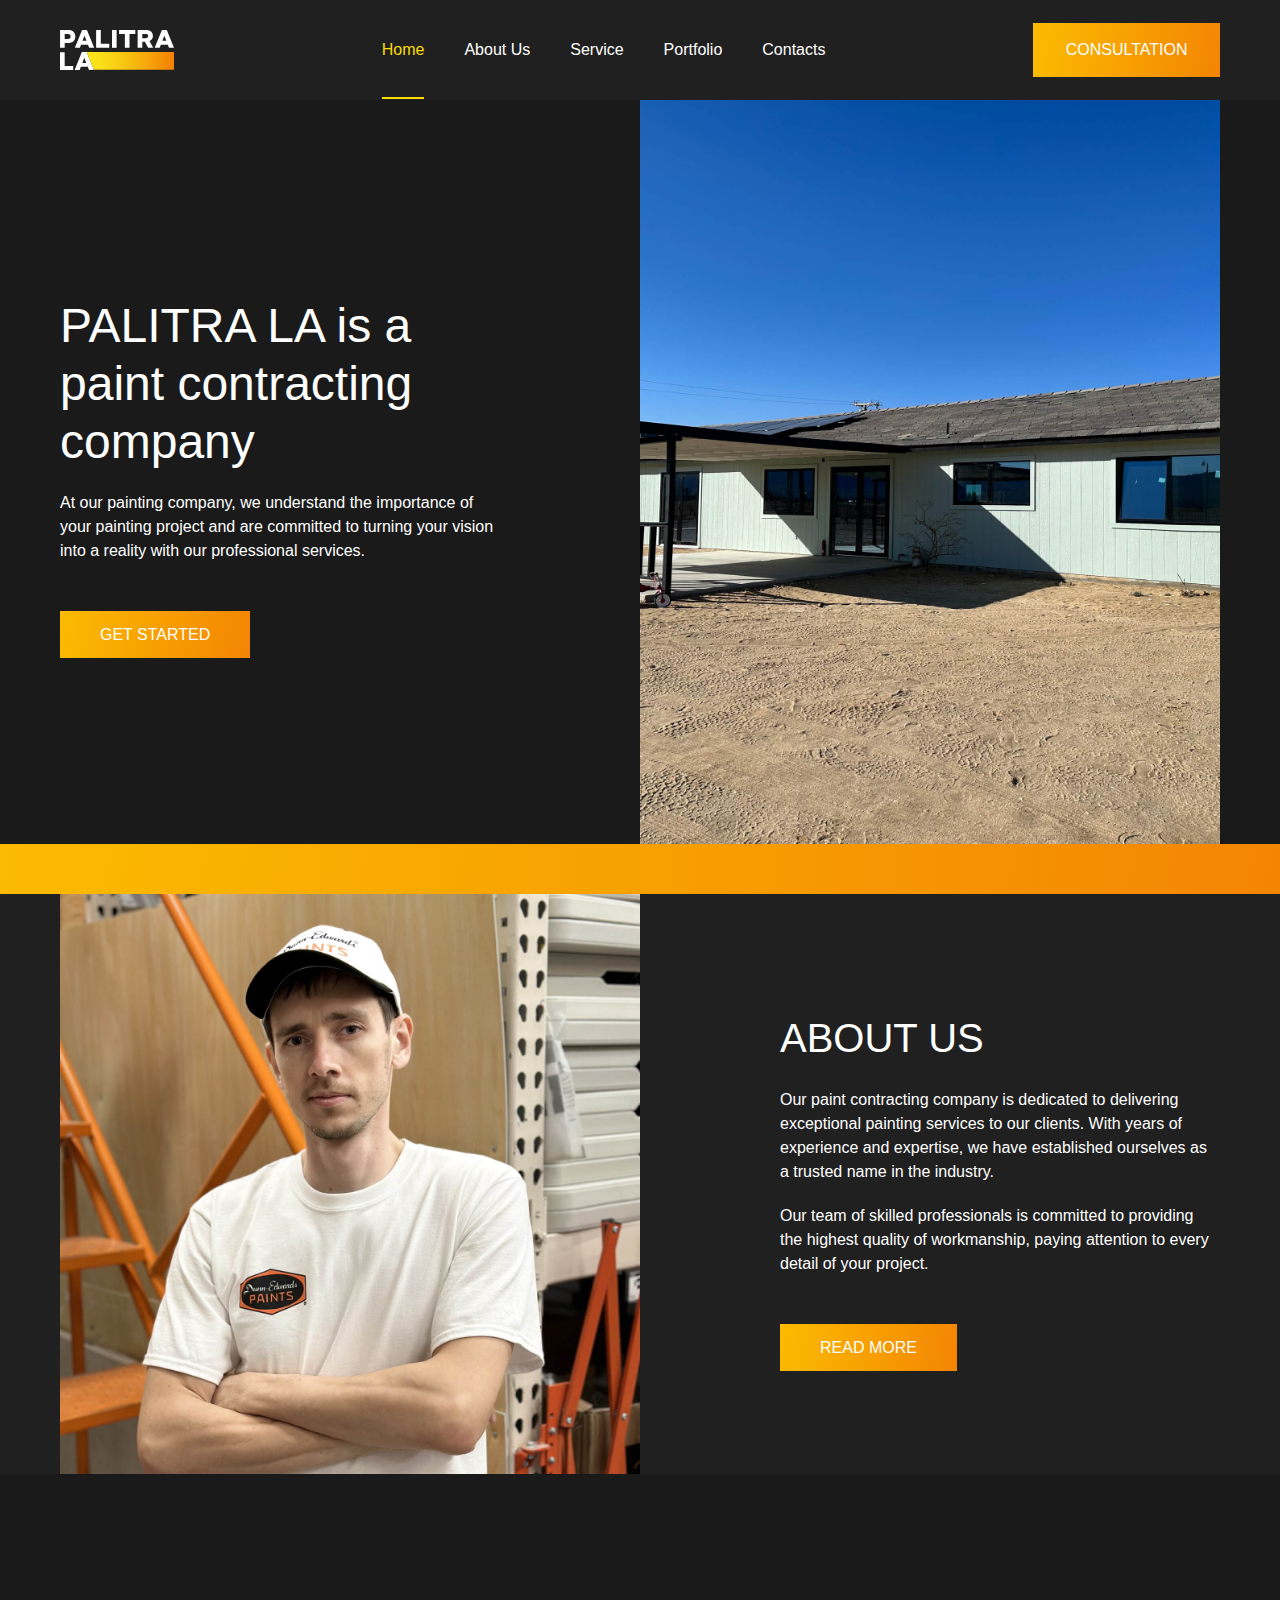
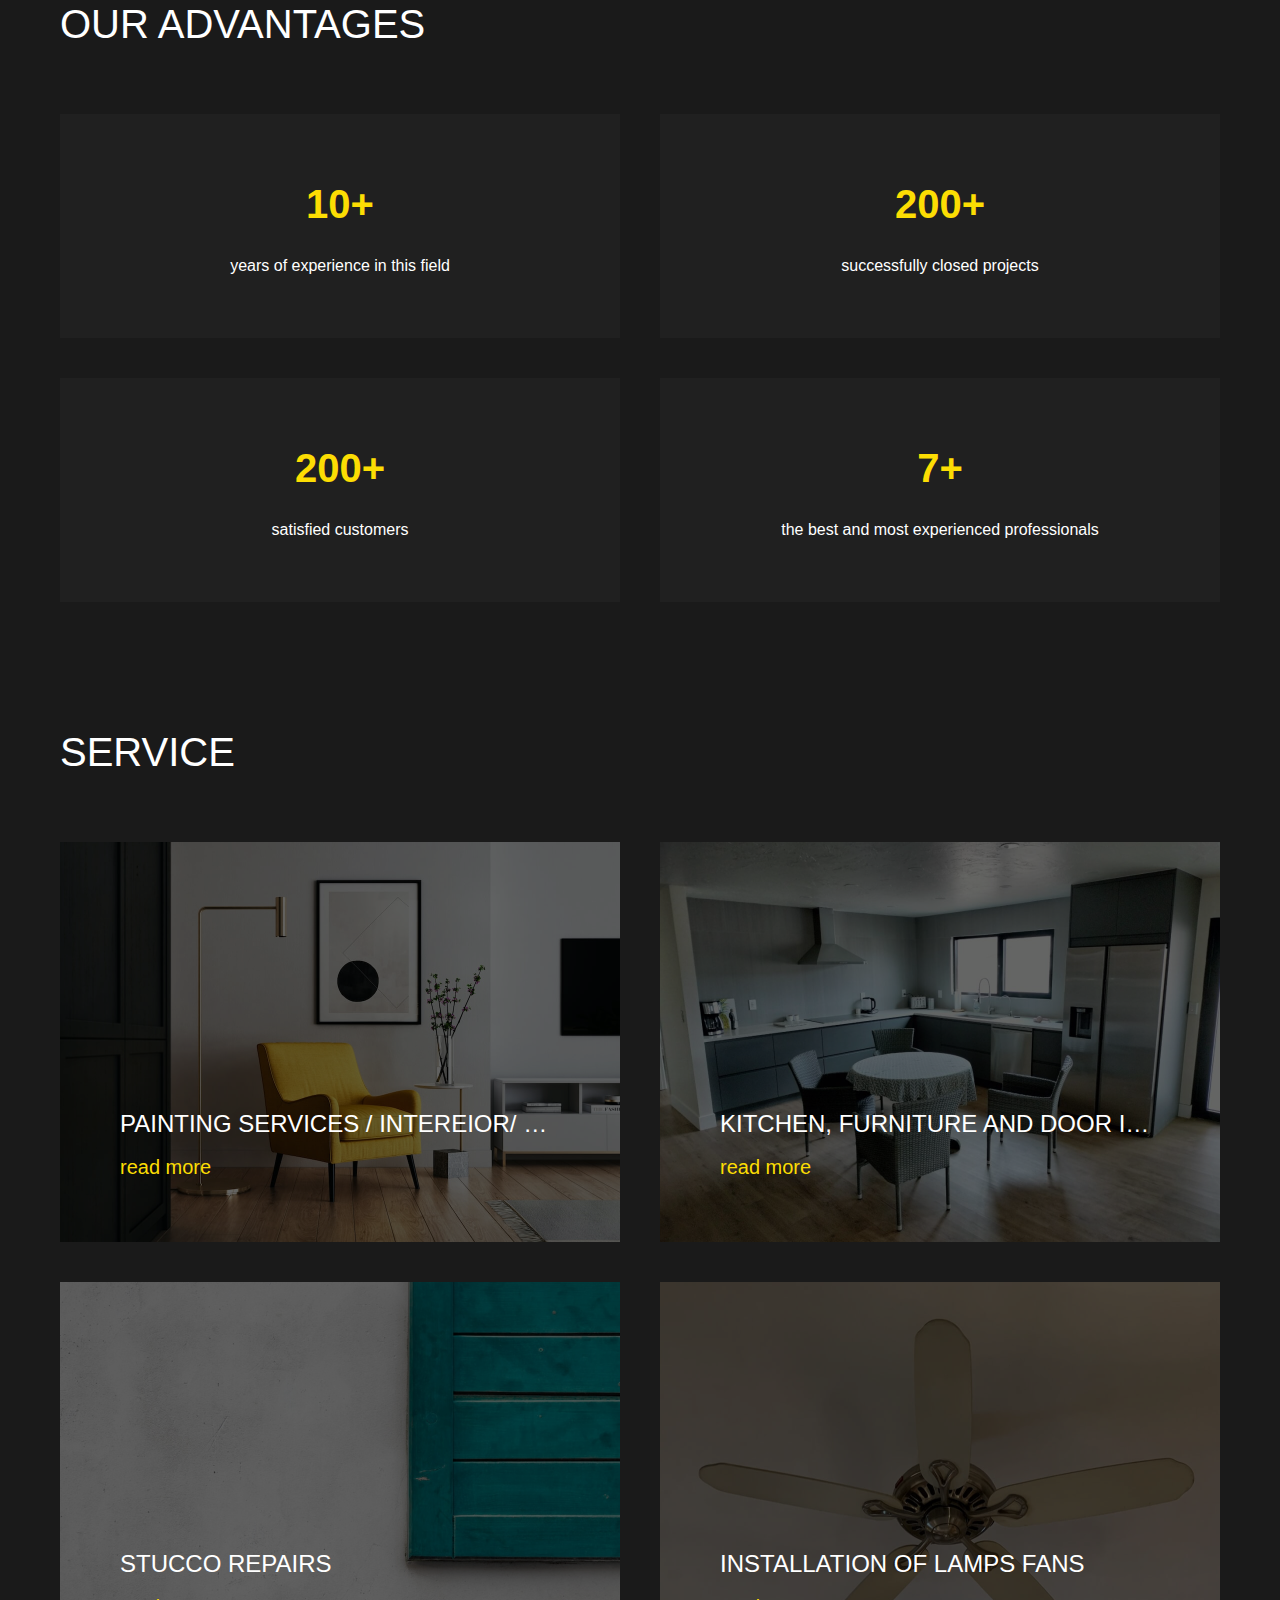
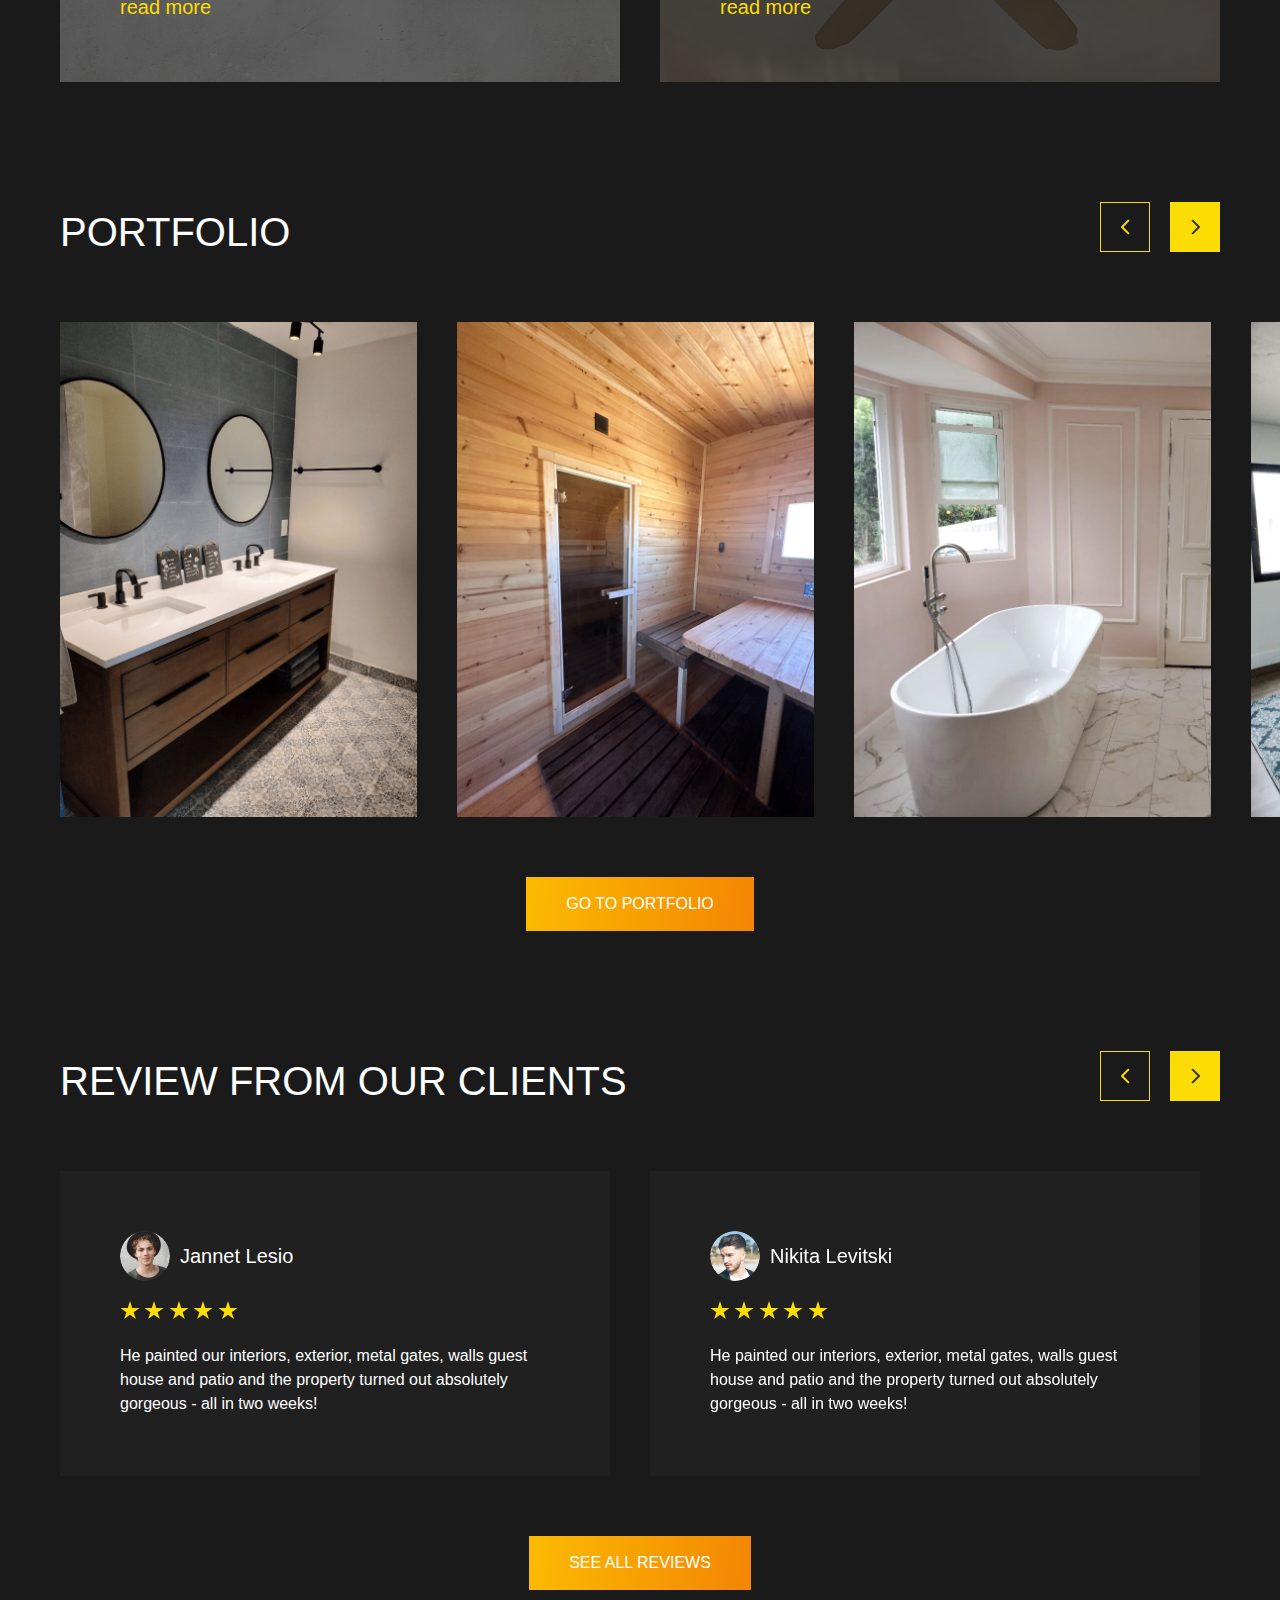
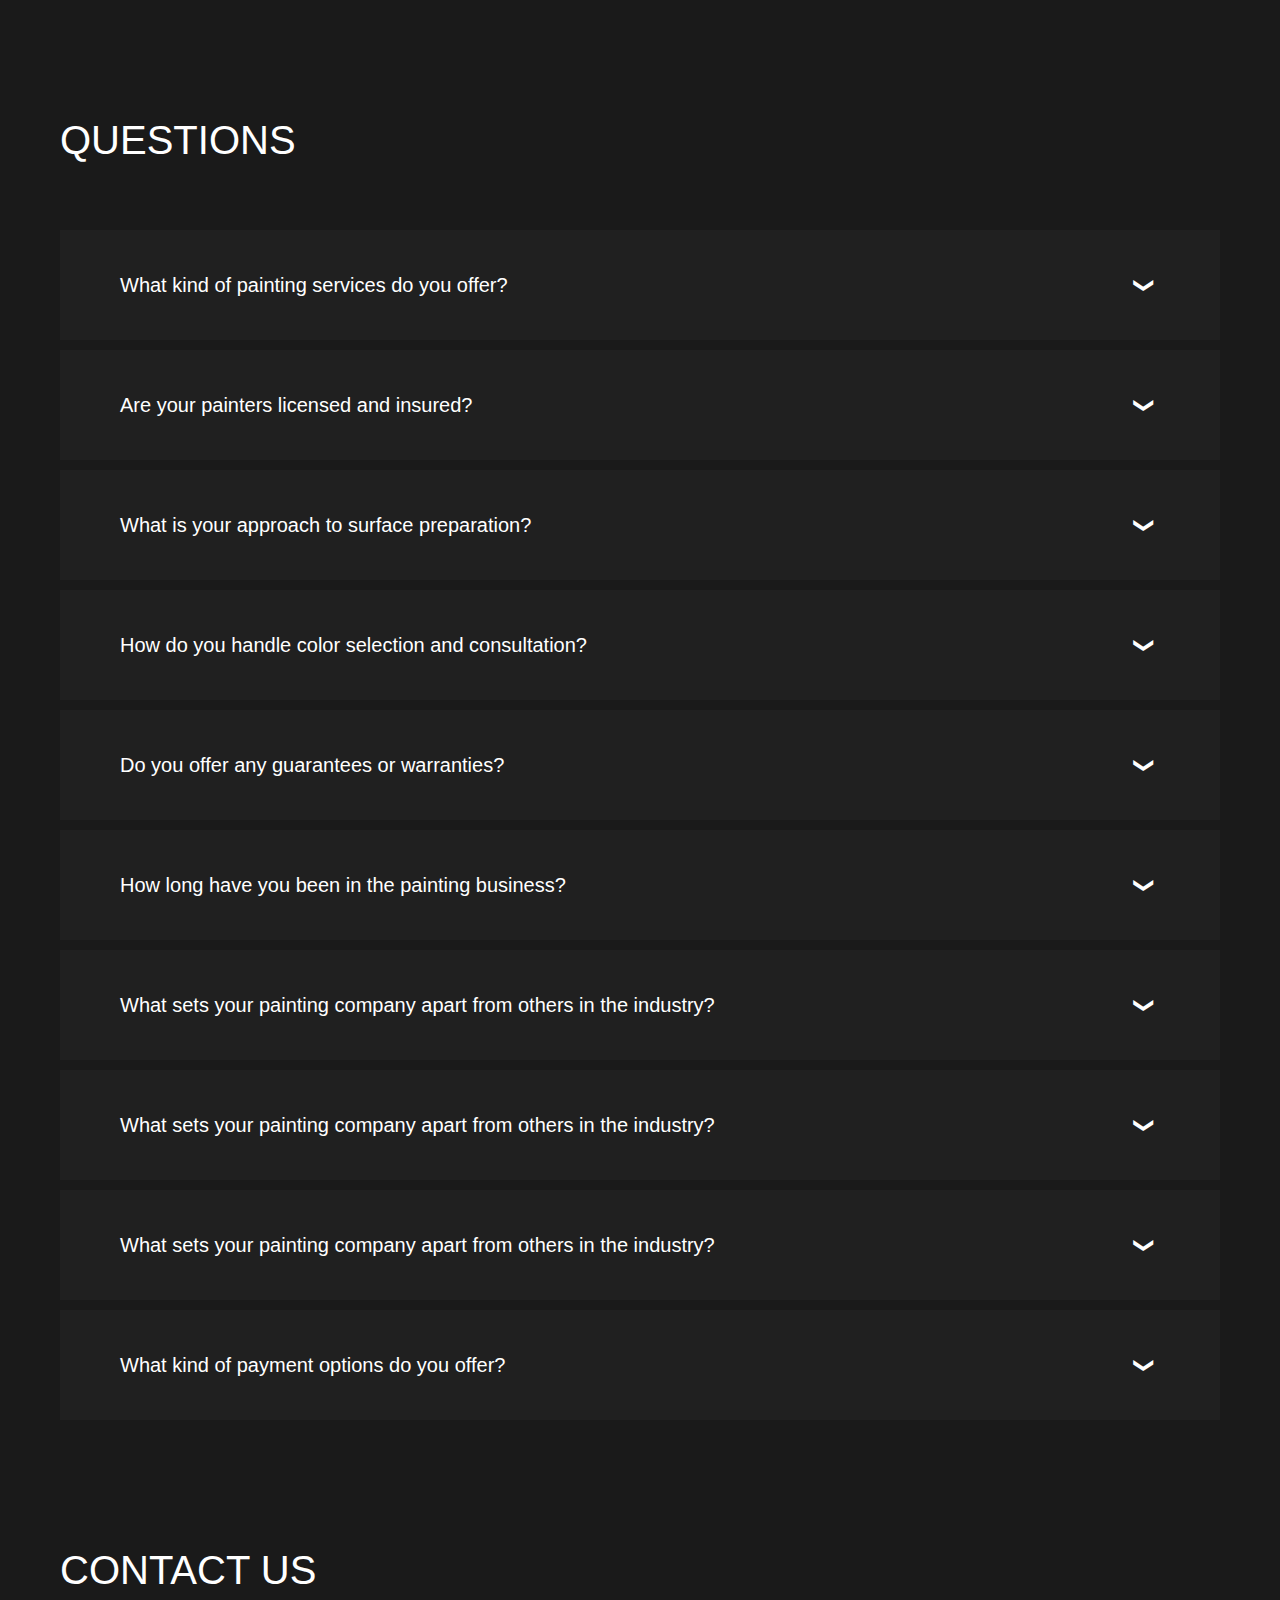
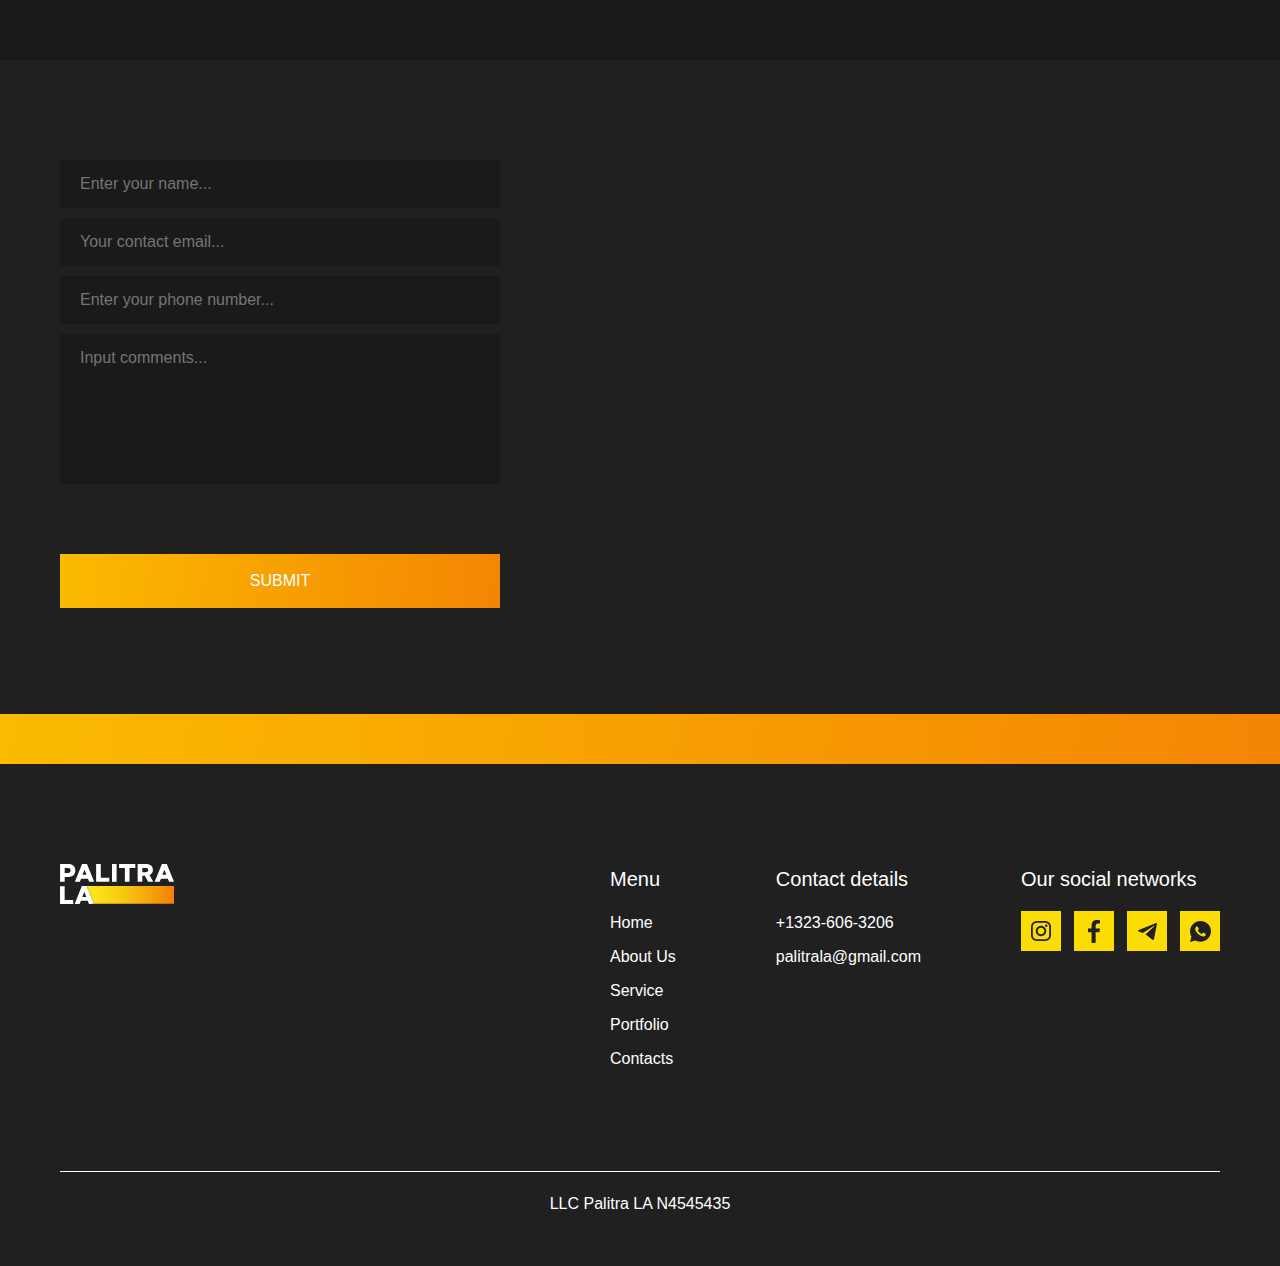
==== commit 2bfe3a95: "add contacts page and change a hrefs" ====
--- a/index.html
+++ b/index.html
@@ -17,12 +17,12 @@
                     <ul>
                         <li ><a class="active" href="#">Home</a></li>
                         <li><a href="./about.html">About Us</a></li>
-                        <li><a href="#">Service</a></li>
+                        <li><a href="./service.html">Service</a></li>
                         <li><a href="./portfolio.html">Portfolio</a></li>
-                        <li><a href="#">Contacts</a></li>
+                        <li><a href="./contact_us.html">Contacts</a></li>
                     </ul>
                 </nav>
-                <button class="header__btn btn">consultation</button>
+                <a href="./about.html" class="header__btn btn">consultation</a>
                 <div class="menu-btn">
                     <span></span>
                     <span></span>
@@ -35,11 +35,11 @@
                     <ul>
                         <li ><a class="active" href="#">Home</a></li>
                         <li><a href="./about.html">About Us</a></li>
-                        <li><a href="#">Service</a></li>
+                        <li><a href="./service.html">Service</a></li>
                         <li><a href="./portfolio.html">Portfolio</a></li>
-                        <li><a href="#">Contacts</a></li>
+                        <li><a href="./contact_us.html">Contacts</a></li>
                     </ul>
-                   <a href="#" class="btn">consultation</a>
+                   <a href="./about.html" class="btn">consultation</a>
                 </nav>
             </div>
         </div>
@@ -66,7 +66,7 @@
                         <h2 class="about__title">ABOUT US</h2>
                         <p>Our paint contracting company is dedicated to delivering exceptional painting services to our clients. With years of experience and expertise, we have established ourselves as a trusted name in the industry.</p>
                         <p class="about__description">Our team of skilled professionals is committed to providing the highest quality of workmanship, paying attention to every detail of your project.</p>
-                        <a class="about__btn btn" href="#">Read more</a>
+                        <a class="about__btn btn" href="./about.html">Read more</a>
                     </div>
                 </div>
             </div>
@@ -98,28 +98,28 @@
             <div class="container">
                 <h2 class="service__title">Service</h2>
                 <div class="service__container">
-                    <a href="#" class="service__item">
+                    <a href="./service.html" class="service__item">
                         <img src="./images/service1.jpg" alt="Service 1">
                         <div class="service__text">
                             <h3 class="service__item-title">Painting Services / Intereior/ extereiror</h3>
                             <span class="service__read">read more</span>
                         </div>
                     </a>
-                    <a href="#" class="service__item">
+                    <a href="./service.html" class="service__item">
                         <img src="./images/service2.jpg" alt="Service 2">
                         <div class="service__text">
                             <h3 class="service__item-title">Kitchen, furniture and door installation </h3>
                             <span class="service__read">read more</span>
                         </div>
                     </a>
-                    <a href="#" class="service__item">
+                    <a href="./service.html" class="service__item">
                         <img src="./images/service3.jpg" alt="Service 3">
                         <div class="service__text">
                             <h3 class="service__item-title">stucco repairs</h3>
                             <span class="service__read">read more</span>
                         </div>
                     </a>
-                    <a href="#" class="service__item">
+                    <a href="./service.html" class="service__item">
                         <img src="./images/service4.jpg" alt="Service 4">
                         <div class="service__text">
                             <h3 class="service__item-title">Installation of lamps fans</h3>
@@ -145,12 +145,12 @@
                     </div>
                 </div>
                 <div class="portfolio__gallery">
-                    <a href="#"><img class="portfolio__gallery-img" src="./images/portfolio1.png" alt="portfolio1"></a>
-                    <a href="#"><img class="portfolio__gallery-img" src="./images/portfolio2.jpg" alt="portfolio2"></a>
-                    <a href="#"><img class="portfolio__gallery-img" src="./images/portfolio3.jpg" alt="portfolio3"></a>
-                    <a href="#"><img class="portfolio__gallery-img" src="./images/portfolio4.jpg" alt="portfolio4"></a>
-                </div>
-                <a href="#" class="btn portfolio__btn">go to portfolio</a>
+                    <a href="./portfolio.html"><img class="portfolio__gallery-img" src="./images/portfolio1.png" alt="portfolio1"></a>
+                    <a href="./portfolio.html"><img class="portfolio__gallery-img" src="./images/portfolio2.jpg" alt="portfolio2"></a>
+                    <a href="./portfolio.html"><img class="portfolio__gallery-img" src="./images/portfolio3.jpg" alt="portfolio3"></a>
+                    <a href="./portfolio.html"><img class="portfolio__gallery-img" src="./images/portfolio4.jpg" alt="portfolio4"></a>
+                </div>
+                <a href="./portfolio.html" class="btn portfolio__btn">go to portfolio</a>
             </div>
         </section>
         <section class="reviews">
@@ -329,11 +329,11 @@
                     <div class="footer__first-column">
                         <span class="footer__first-column-title">Menu</span>
                         <ul>
-                            <li><a href="#">Home</a></li>
-                            <li><a href="#">About Us</a></li>
-                            <li><a href="#">Service</a></li>
-                            <li><a href="#">Portfolio</a></li>
-                            <li><a href="#">Contacts</a></li>
+                            <li><a href="./index.html">Home</a></li>
+                            <li><a href="./about.html">About Us</a></li>
+                            <li><a href="./service.html">Service</a></li>
+                            <li><a href="./portfolio.html">Portfolio</a></li>
+                            <li><a href="./contact_us.html">Contacts</a></li>
                         </ul>
                     </div>
                     <div class="footer__second-coumn">
--- a/style/style.css
+++ b/style/style.css
@@ -0,0 +1,1326 @@
+@font-face {
+    font-family: 'Poppins', sans-serif;
+    src: url(../fonts/Poppins-Regular.ttf);
+    font-weight: 400;
+}
+@font-face {
+    font-family: 'Poppins', sans-serif;
+    src: url(../fonts/Poppins-Medium.ttf);
+    font-weight: 500;
+}
+@font-face {
+    font-family: 'Poppins', sans-serif;
+    src: url(../fonts/Poppins-Bold.ttf);
+    font-weight: 700;
+}
+* {
+    font-family: 'Poppins', sans-serif;
+    font-weight: 400;
+}
+/* Указываем box sizing */
+*,
+*::before,
+*::after {
+  box-sizing: border-box;
+}
+
+/* Убираем внутренние отступы */
+ul[class],
+ol[class] {
+  padding: 0;
+}
+
+/* Убираем внешние отступы */
+body,
+h1,
+h2,
+h3,
+h4,
+p,
+ul[class],
+ol[class],
+li,
+figure,
+figcaption,
+blockquote,
+dl,
+dd {
+  margin: 0;
+}
+/* Удаляем стандартную стилизацию для всех ul и il, у которых есть атрибут class*/
+ul[class],
+ol[class] {
+  list-style: none;
+}
+
+/* Элементы a, у которых нет класса, сбрасываем до дефолтных стилей */
+a:not([class]) {
+  text-decoration-skip-ink: auto;
+}
+
+/* Упрощаем работу с изображениями */
+img {
+  max-width: 100%;
+  display: block;
+}
+/* Наследуем шрифты для инпутов и кнопок */
+input,
+button,
+textarea,
+select {
+  font: inherit;
+}
+/* All Styles */
+
+html > .active {
+    overflow: hidden;
+}
+html {
+    overflow: hidden;
+    overflow-y: scroll;
+}
+h1 {
+    font-size: 48px;
+    line-height: 58px;
+    color: #fff;
+    margin-bottom: 20px;
+}
+h2 {
+    font-size: 40px;
+    line-height: 60px;
+    color: #fff;
+    font-weight: 500;
+    text-transform: uppercase;
+}
+h3 {
+    color: #fff;
+    font-weight: 500;
+    font-size: 24px;
+    line-height: 36px;
+    text-decoration: none;
+    text-transform: uppercase;
+}
+p {
+    font-size: 16px;
+    line-height: 24px;
+    color: #fff;
+    margin-bottom: 20px;
+}
+.container {
+    max-width: 1200px;
+    width: 100%;
+    margin: 0 auto;
+    padding: 0 20px;
+}
+.btn {
+    text-decoration: none;
+    background: linear-gradient(97.48deg, #FBBB01 0%, #F48503 100%), #FCDD03;
+    border: none;
+    cursor: pointer;
+    transition: all .5s;
+    outline: none;    
+    font-weight: 500;
+    font-size: 16px;
+    line-height: 24px;
+    color: #fff;
+    padding: 15px 40px;
+    text-transform: uppercase;
+}
+.btn:hover {
+    background: linear-gradient(270deg, #FAB701 0%, #F48A03 100%);
+}
+body {
+    background-color: #1A1A1A;
+}
+/* End All Styles */
+header {
+    background-color: #202020;
+    padding: 23px 0;
+    width: 100%;
+    transition: all .5s;
+    z-index: 10;
+}
+.header__container {
+    display: flex;
+    justify-content: space-between;
+    align-items: center;
+}
+.header__nav ul {
+    list-style-type: none;
+    display: flex;
+    align-items: center;
+    padding: 0;
+    margin: 0;
+    gap: 40px;
+}
+.header__btn {
+    padding: 15px 32.5px;
+}
+.header__nav ul li a {
+    font-size: 16px;
+    line-height: 24px;
+    color: #fff;
+    transition: all .5s;
+    text-decoration: none;
+    position: relative;
+}
+.header__nav ul li a.active::after,
+.header__nav ul li a:hover::after {
+    content: '';
+    position: absolute;
+    left: 0;
+    bottom: -41px;
+    border-bottom: 2px solid #FCDD03;
+    width: 100%;
+}
+.header__nav ul li a.active {
+    color: #FCDD03;
+}
+.header__nav ul li a:hover {
+    color: #FCDD03;
+}
+.about {
+    background-color: #202020;
+}
+.main__container,
+.about__container {
+    display: flex;
+    gap: 140px;
+    align-items: center;
+}
+.about__title  {
+    margin-bottom: 20px;
+}
+.about__text ,
+.main__text {
+    width: 46%;
+}
+.main__container img,
+.about__container img {
+    /* max-height: 924px; */
+    width: 50%;
+}
+.main__description,
+.about__description,
+.question__title,
+.contacts__title,
+.whyus__title,
+.connect__title {
+    margin-bottom: 60px;
+}
+hr {
+    background: linear-gradient(97.48deg, #FBBB01 0%, #F48503 100%), #D9D9D9;
+    width: 100%;
+    margin: 0;
+    height: 50px;
+    border: none;
+}
+.adventages,
+.connect {
+    padding: 120px 0;
+}
+.adventages__title {
+    margin-bottom: 60px;
+}
+.adventages__container {
+    display: grid;
+    grid-template-columns: repeat(2, 1fr);
+    gap: 40px;
+}
+.adventages__item {
+    display: flex;
+    flex-direction: column;
+    align-items: center;
+    gap: 20px;
+    padding: 60px;
+    background-color:#202020;
+}
+.adventages__item p {
+    margin-bottom: 0;
+}
+.adventages__item span {
+    font-weight: 700;
+    font-size: 40px;
+    line-height: 60px;
+    color: #FCDD03;
+}
+.service {
+    padding-bottom: 120px;
+}
+.service__container {
+    display: grid;
+    grid-template-columns: repeat(2 , 1fr);
+    gap: 40px;
+}
+.service__title,
+.portfolio__title,
+.reviews__title,
+.team__title{
+    margin-bottom: 60px;
+}
+.service__item {
+    position: relative;
+    transition: all .5s;
+    padding: 60px;
+    text-decoration: none;
+    min-height: 400px;
+    max-height: 400px;
+}
+.service__item:hover {
+    box-shadow: 0px 0.4375px 2.948437452316284px 0px #FCDD030C;
+    box-shadow: 0px 2px 8.287500381469727px 0px #FCDD0313;
+    box-shadow: 0px 5.0625px 22.232812881469727px 0px #FCDD031A;
+    box-shadow: 0px 10px 51px 0px #FCDD0326;
+
+}
+.service__item::after {
+    content: '';
+    position: absolute;
+    left: 0;
+    top: 0;
+    width: 100%;
+    height: 100%;
+    background: #00000099;
+}
+.service__item img {
+    position: absolute;
+    left: 0;
+    top: 0;
+    width: 100%;
+    height: 100%;
+}
+.service__text {
+    z-index: 5;
+    position: inherit;
+    display: flex;
+    flex-direction: column;
+    justify-content: flex-end;
+    height: 100%;
+
+}
+.service__item-title {
+    margin-bottom: 10px;
+    overflow: hidden;
+    text-overflow: ellipsis;
+    white-space: nowrap;
+    max-width: 440px;
+    width: 100%;
+}
+.service__read {
+    font-size: 20px;
+    line-height: 30px;
+    color: #FCDD03;
+}
+.portfolio {
+    padding-bottom: 120px;
+    overflow: hidden;
+}
+.portfolio__wrapper,
+.reviews__wrapper {
+    display: flex;
+    justify-content: space-between;
+}
+.portfolio__btn,
+.reviews__btn {
+    margin: 0 auto;
+    display: block;
+    width: fit-content;
+}
+.slick-track {
+    display: flex;
+    gap: 40px;
+    max-height: 500px;
+}
+.slick-arrow {
+    width: 50px;
+    height: 50px;
+    cursor: pointer;
+    background: #FCDD03;
+    border: none;
+    outline: none;
+    display: flex;
+    align-items: center;
+    justify-content: center;
+}
+.portfolio__arrows,
+.reviews__arrows {
+    display: flex;
+    gap: 20px;
+}
+.slick-arrow svg path {
+    fill: #333;
+}
+.slick-arrow.slick-disabled svg path {
+    fill: #FCDD03;
+}
+.slick-disabled {
+    border: 1px solid #FCDD03;
+    background: transparent;
+    cursor: no-drop;
+}
+.portfolio__gallery {
+    margin-bottom: 60px;
+}
+.portfolio__gallery a img {
+    max-height: 495px;
+    width: 100%;
+}
+.portfolio__gallery a {
+    position: relative;
+    transition: all .5s;
+}
+.portfolio__gallery a:hover::after {
+    content: '';
+    position: absolute;
+    left: 0;
+    top: 0;
+    width: 100%;
+    height: 100%;
+    background: #00000099;
+}
+.question {
+    padding-bottom: 120px;
+}
+/* faq */
+.question  input {
+    position: absolute;
+    opacity: 0;
+    z-index: -1;
+}
+.question .row {
+    display: flex;
+}
+.question .row .col {
+    flex: 1;
+}
+/* Accordion styles */
+.question .tabs {
+    overflow: hidden;
+}
+.question .tab {
+    width: 100%;
+    color: white;
+    overflow: hidden;
+}
+.question .tab:not(:last-of-type) {
+    margin-bottom: 10px;
+}
+.question .tab-label {
+    display: flex;
+    align-items: center;
+    justify-content: space-between;
+    background: #202020;
+    cursor: pointer;
+    font-size: 20px;
+    line-height: 30px;
+    color: #fff;
+    padding: 40px 60px;
+   /* Icon */
+}
+.question .tab-label::after {
+    content: "\276F";
+    width: 1em;
+    height: 1em;
+    text-align: center;
+    transition: all 0.35s;
+    transform: rotate(90deg);
+}
+.question .tab-content {
+    max-height: 0;
+    padding: 0px 60px;
+    color: #1A1A1A;
+    background: #FCDD03;
+    transition: all 0.35s;
+    font-size: 16px;
+    line-height: 24px;
+}
+.question .tab-close {
+    display: flex;
+    justify-content: flex-end;
+    padding: 1em;
+    font-size: 0.75em;
+    background: #2c3e50;
+    cursor: pointer;
+}
+.question .tab-close:hover {
+    background: #1a252f;
+}
+
+.question input:checked + .tab-label::after {
+    transform: rotate(-90deg);
+}
+.question input:checked ~ .tab-content {
+    max-height: 100vh;
+    padding: 40px 60px
+}
+
+/* End faq */
+.contact,
+.contacts__wrapper {
+    background: #202020;
+}
+.contact__container {
+    display: flex;
+    justify-content: space-between;
+    gap: 140px;
+}
+.contact__container form {
+    display: flex;
+    flex-direction: column;
+    gap: 10px;
+    width: 100%;
+    max-width: 440px;
+    padding-top: 100px;
+}
+.contact__container textarea {
+    margin-bottom: 60px;
+}
+.contact__container button {
+    width: 100%;
+    padding: 15px 0;
+}
+.contact__container form input {
+    border: none;
+    background: #1A1A1A;
+    padding: 15px 20px;
+    outline: none;
+    color: #fff;
+}
+.contact__container form textarea {
+    resize: none;
+    border: none;
+    background: #1A1A1A;
+    padding: 15px 20px;
+    outline: none;
+    min-height: 150px;
+    color: #fff;
+}
+.contact__container iframe{
+    min-height: 654px;
+}
+footer {
+    padding: 100px 0 50px;
+    background: #202020;
+
+}
+.footer__container {
+    display: flex;
+    justify-content: space-between;
+    padding-bottom: 100px;
+}
+.footer__container img {
+    height: fit-content;
+}
+.footer__wrapper {
+    display: flex;
+    gap: 100px;
+}
+.footer__first-column-title {
+    font-size: 20px;
+    line-height: 30px;
+    margin-bottom: 17px;
+    color: #fff;
+    display: block;
+}
+.footer__first-column ul ,
+.footer__second-coumn ul {
+    padding: 0;
+    margin: 0;
+    list-style: none;
+    display: flex;
+    flex-direction: column;
+    gap: 10px;
+}
+.footer__first-column ul li a ,
+.footer__second-coumn ul li a {
+    font-size: 16px;
+    line-height: 24px;
+    color: #fff;
+    transition: all .5s;
+    text-decoration: none;
+} 
+.footer__first-column ul li a:hover ,
+.footer__second-coumn ul li a:hover {
+    color: #FCDD03;
+}
+.footer__socials-icons {
+    display: flex;
+    gap: 13px;
+    align-items: center;
+}
+.footer__socials-icons a {
+    text-decoration: none;
+    width: 40px;
+    height: 40px;
+    background: #FCDD03;
+    transition: all .5s;
+    display: flex;
+    align-items: center;
+    justify-content: center;
+}
+.footer__socials-icons a:hover {
+    background: #C7AE00;
+}
+.footer__copyright {
+    font-size: 16px;
+    line-height: 24px;
+    color: #fff;
+    text-align: center;
+    padding-top: 20px;
+    border-top: 1px solid #FFFFFF
+}
+.menu-btn {
+    width: 43px;
+    height: 22px;
+	position: relative;
+	z-index:2;
+	overflow: hidden;
+    cursor:pointer;
+    display: none;
+}
+.menu-btn span {
+	width: 30px;
+	height: 2px;
+	position: absolute;
+	top: 50%;
+	left: 50%;
+	transform: translate(-50%, -50%);
+	background-color: #FFFFFF;
+	transition: all 0.5s;
+}
+.menu-btn span:nth-of-type(2) {
+	top: calc(50% - 5px);
+}
+.menu-btn span:nth-of-type(3) {
+	top: calc(50% + 5px);
+}
+
+.active .menu-btn span:nth-of-type(1) {
+  display: none;
+}
+.active .menu-btn span:nth-of-type(2) {
+  top: 50%;
+  transform: translate(-50%, 0%) rotate(45deg);  
+}
+.active .menu-btn span:nth-of-type(3) {
+  top: 50%;
+  transform: translate(-50%, 0%) rotate(-45deg); 
+}
+.menu {
+	position: absolute;
+	top: 86px;
+	left: 0;
+	width: 100%;
+	height: fit-content;
+	padding: 100px 20px;
+    background: #202020;
+	transform: translateX(-100%);
+	transition: transform 0.5s; 
+}
+.active .menu {
+	transform: translateX(0);
+}
+.menu li {
+	list-style-type: none;
+}
+.menu ul {
+    list-style: none;
+    padding: 0;
+    margin: 0;
+    display: flex;
+    flex-direction: column;
+    justify-content: center;
+    margin: 0 auto;
+    width: fit-content;
+    gap: 20px;
+    align-items: center;
+    margin-bottom: 60px;
+}
+.menu ul li {
+    width: fit-content;
+}
+.menu ul li a {
+font-size: 36px;
+line-height: 54px;
+color: #fff;
+transition: all .5s;
+text-decoration: none;
+}
+.menu ul li a:hover {
+    color: #FCDD03;
+}
+.menu a {
+    display: block;
+    width: fit-content;
+    margin: 0 auto;
+}
+/* .active {
+    overflow: hidden;
+} */
+.reviews {
+    padding-bottom: 120px;
+}
+.reviews__container {
+    overflow: hidden;
+    margin-bottom: 60px;
+}
+.reviews__item {
+    padding: 60px;
+    background-color: #202020;
+    display: flex;
+    flex-wrap: wrap;
+    max-width: 560px;
+    align-items: center;
+}
+.reviews__item-name {
+    font-size: 20px;
+    line-height: 30px;
+    color: #fff;
+}
+.reviews__item-img {
+    width: 50px;
+    height: 50px;
+    border-radius: 50%;
+    margin-right: 10px;
+}
+.reviews__item-description{
+    font-size: 16px;
+    line-height: 24px;
+    margin-bottom: 0;
+    color: #fff;
+    overflow: hidden;
+    text-overflow: ellipsis;
+    display: -moz-box;
+    -moz-box-orient: vertical;
+    display: -webkit-box;
+    -webkit-line-clamp: 3;
+    -webkit-box-orient: vertical;
+    line-clamp: 3;
+    box-orient: vertical;
+}
+.reviews__item-stars {
+    width: 100%; 
+    margin: 20px 0;
+}
+.whyus {
+    background-color: #202020;
+    padding: 120px 0;
+    margin-bottom: 120px;
+}
+.whyus__wrapper {
+    display: grid;
+    grid-template-columns: repeat(2 , 1fr);
+    gap: 40px;
+}
+.whyus__item {
+    background-color: #1A1A1A;
+    padding: 60px;
+    display: flex;
+    flex-wrap: wrap;
+    align-items: center;
+}
+.whyus__item-img {
+    margin-right: 24px;
+}
+.whyus__item-title {
+    text-transform: uppercase;
+    font-size: 24px;
+    line-height: 36px;
+    color: #fff;
+    font-weight: 500;
+}
+.whyus__item-description {
+    margin: 40px 0 0 0;
+}
+.team {
+    padding-bottom: 120px;
+}
+.team__container {
+    display: grid;
+    grid-template-columns: repeat(3, 1fr);
+    gap: 40px;
+}
+.team__teammate {
+    background-color: #202020;
+    display: flex;
+    flex-direction: column;
+    padding-bottom: 40px;
+}
+.team__teammate-name {
+    font-weight: 500;
+    font-size: 20px;
+    line-height: 30px;
+    color: #FCDD03;
+    margin-bottom: 10px;
+    padding: 0 40px;
+    text-transform: uppercase;
+}
+.team__teammate-position {
+    font-size: 16px;
+    line-height: 24px;
+    font-weight: 500;
+    color: #fff;
+    padding: 0 40px;
+}
+.team__teammate-img {
+    min-height: 400px;
+    object-fit: cover;
+    margin-bottom: 40px;
+}
+.portfolio-page__tabs {
+    display: flex;
+    flex-wrap: wrap;
+    gap: 40px;
+    padding-bottom: 120px;
+}
+.portfolio-page {
+    padding: 120px 0;
+}
+.portfolio-page__tab {
+    padding: 15px 40px;
+    border: 1px solid #FCDD03;
+    background-color: transparent;
+    cursor: pointer;
+    color: #FCDD03;
+    font-size: 16px;
+    line-height: 24px;
+    font-weight: 500;
+    transition: all .5s;
+    text-transform: uppercase;
+}
+.portfolio-page__tab:hover {
+    background-color: #FCDD03;
+    color: #202020;
+}
+.portfolio-page__title,
+.socials__title {
+    margin-bottom: 60px;
+}
+.portfolio-page__tab.tab--active {
+    background-color: #FCDD03;
+    color: #202020;
+}
+.portfolio-page__content {
+    display: none;
+    opacity: 0;
+    visibility: hidden;
+    transition: all .5s;
+}
+.portfolio-page__content.content--active {
+    display: flex;
+    flex-direction: column;
+    opacity: 1;
+    visibility: visible;
+}
+.portfolio-page__grid {
+    display: grid;
+    grid-template-columns: repeat(4,1fr);
+    gap: 40px;
+}
+.portfolio-page__grid a {
+    position: relative;
+    transition: all .5s;
+}
+.portfolio-page__grid a:hover::after {
+    content: '';
+    width: 100%;
+    height: 100%;
+    position: absolute;
+    left: 0;
+    top: 0;
+    background: #00000099;
+}
+.connect__wrapper {
+    display: flex;
+    background-color: #202020;
+}
+.connect__info {
+    padding: 60px;
+    display: flex;
+    flex-direction: column;
+    gap: 43px;
+}
+.connect__info-wrapper {
+    display: flex;
+    gap: 10px;
+}
+.connect__info-text {
+    display: flex;
+    gap: 21px;
+    flex-direction: column;
+}
+.connect__info-name {
+    font-size: 16px;
+    line-height: 24px;
+    color: #fff;
+}
+.connect__info-description {
+    text-decoration: none;
+    color: #fff;
+    font-size: 20px;
+    line-height: 30px;
+}
+.socials {
+    padding-bottom: 120px;
+}
+.socials__item {
+    background-color: #202020;
+    transition: all .5s;
+    padding: 95px;
+    display: block;
+    position: relative;
+}
+.socials__item:hover {
+    box-shadow: 0px 0.4375px 2.948437452316284px 0px #FCDD030C;
+    box-shadow: 0px 2px 8.287500381469727px 0px #FCDD0313;
+    box-shadow: 0px 5.0625px 22.232812881469727px 0px #FCDD031A;
+    box-shadow: 0px 10px 51px 0px #FCDD0326;
+
+}
+.socials__item::after {
+    position: absolute;
+    bottom: -38px;
+    left: 0;
+    font-size: 20px;
+    line-height: 30px;
+    font-weight: 500;
+    color: #fff;
+}
+.socials__item:nth-of-type(1)::after {
+    content: 'Instagram';
+}
+.socials__item:nth-of-type(2)::after {
+    content: 'Facebook';
+}
+.socials__item:nth-of-type(3)::after {
+    content: 'Telegram';
+}
+.socials__item:nth-of-type(4)::after {
+    content: 'WhatsApp';
+}
+.socials__item  svg{
+    width: 70px;
+    height: 70px;
+}
+.socials__item svg path {
+    fill: #FCDD03;
+}
+.socials__wrapper {
+    display: grid;
+    grid-template-columns: repeat(4, 1fr);
+    gap: 40px;
+}
+.contacts__wrapper img {
+    width: 50%;
+    min-height: 654px;
+}
+@media screen and (min-width: 1023px) and (max-width: 1200px) {
+    .service__item-title {
+        max-width: 278px;
+    }
+}
+@media screen and (max-width: 1023px) {
+    .menu-btn {
+        display: flex;
+    }
+    .header__nav,
+    .header__btn.btn {
+        display: none;
+    }
+    .main__container, .about__container {
+        gap: 20px;
+    }
+    .main__container img {
+        min-height: 924px;
+    }
+    h2 {
+        font-size: 36px;
+        line-height: 54px;
+    }
+    p {
+        font-size: 14px;
+        line-height: 21px;
+    }
+    .about__container img {
+        min-height: 500px;
+        max-height: 500px;
+    }
+    .adventages__item span {
+        font-size: 36px;
+        line-height: 54px;
+    }
+    .adventages__item p {
+        font-size: 14px;
+        line-height: 21px;
+        white-space: nowrap;
+        text-overflow: ellipsis;
+        text-align: center;
+        overflow: hidden;
+        width: 100%;
+    }
+    .adventages__item {
+        padding: 60px 38px;
+    }
+    .adventages__container {
+        gap: 20px;
+    }
+    .service__item-title {
+        max-width: 278px;
+    }
+    .service__item {
+        padding: 38px;
+    }
+    .service__container {
+        gap: 20px;
+    }
+    .portfolio__arrows,
+    .reviews__arrows {
+        display: none;
+    }
+    .portfolio__gallery {
+        display: flex;
+        gap: 20px;
+        overflow: hidden;
+        overflow-x: scroll;
+    }
+    .portfolio__gallery img {
+        min-width: 229px;
+    }
+    .question .tab-content {
+        font-size: 14px;
+        line-height: 21px;
+    }
+    .question .tab-label {
+        padding: 40px
+    }
+    .question input:checked ~ .tab-content {
+        padding: 40px 38px;
+    }
+    .contact__container {
+        gap: 20px;
+    }
+    .footer__wrapper {
+        gap: 58px;
+    }
+    .reviews__container {
+        display: flex;
+        gap: 20px;
+        overflow: hidden;
+        overflow-x: scroll;
+    }
+    .reviews__item {
+        padding: 60px 38px;
+        min-width: 354px;
+        max-width: 354px;
+    }
+    .whyus__item {
+        padding: 60px 40px;
+    }
+    .whyus__item-description {
+        font-size: 14px;
+        line-height: 21px;
+    }
+    .whyus__wrapper,
+    .team__container {
+        gap: 20px;
+    }
+    .team__teammate-name {
+        font-size: 16px;
+        line-height: 24px;
+    }
+    .team__teammate-name ,
+    .team__teammate-position {
+        padding: 0 20px;
+    }
+    .portfolio-page__grid {
+        grid-template-columns: repeat(3,1fr);
+        gap: 20px;
+    }
+    .portfolio-page__tabs {
+        gap: 20px;
+    }
+    .connect__info-name {
+        font-size: 14px;
+        line-height: 21px;
+    }
+    .connect__info-description {
+        font-size: 16px;
+        line-height: 24px;
+    }
+    .connect__info-wrapper svg {
+        min-width: 25px;
+        max-width: 25px;
+        height: 25px;
+    }
+    .connect__info {
+        padding: 60px 20px;
+    }
+    .socials__wrapper {
+        grid-template-columns: repeat(2 , 1fr);
+        gap: 70px 20px;
+    }
+    .socials__item {
+        display: flex;
+        align-items: center;
+        justify-content: center;
+    }
+}
+@media screen and (min-width:767px) and (max-width: 850px) {
+    .adventages__item {
+        max-width: 354px;
+    }
+  
+}
+@media screen and (max-width:767px) {
+    h1 {
+        font-size: 36px;
+        line-height: 43px;
+    }
+    h2 {
+        font-size: 32px;
+        line-height: 48px;
+    }
+    h3 {
+        font-size: 20px;
+        line-height: 30px;
+    }
+    .main__container img {
+        display: none;
+    }
+    .main__text {
+        width: 100%;
+    }
+    .main__container {
+        padding: 127px 0;
+    }
+    .about__container {
+        flex-direction: column;
+        gap: 40px;
+    }
+    .about__container img {
+        max-height: 300px;
+        min-height: 300px;
+        object-fit: cover;
+        width: 100%;
+        object-position: 50% 17%;
+    }
+    .about__text {
+        width: 100%;
+    }
+    .adventages__container,
+    .service__container {
+        display: grid;
+        grid-template-columns: repeat(1, 1fr);
+    }
+    .adventages__title,
+    .service__title,
+    .portfolio__title,
+    .main__description, .about__description, .question__title, .contacts__title, .reviews__title,
+    .whyus__title,.team__title,
+    .connect__title,
+    .socials__title {
+        margin-bottom: 40px;
+    }
+    .adventages__item {
+        padding: 40px 20px;
+    }
+    .adventages__item p {
+        max-width: 278px;
+    }
+    .contact__container  {
+        flex-direction: column-reverse;
+        gap: 40px;
+    }
+    .contact__container form {
+        max-width: 100%;
+        padding-top: 0;
+    }
+    .contact__container ,
+    .contacts__wrapper img {
+        min-height: 250px;
+        width: 100%;
+    }
+    .contact__container button {
+        margin-bottom: 40px;
+    }
+    .contact__container textarea {
+        margin-bottom: 40px;
+    }
+    .footer__wrapper,
+    .footer__container {
+        flex-direction: column;
+        align-items: center;
+    }
+    .footer__container,
+    .socials {
+        padding-bottom: 60px;
+    }
+    footer {
+        padding: 60px 0 50px;
+    }
+    .footer__container img {
+        margin-bottom: 40px;
+    }
+    .footer__first-column,
+    .footer__socials {
+        display: flex;
+        flex-direction: column;
+        align-items: center;
+    }
+    .footer__first-column ul, .footer__second-coumn ul {
+        align-items: center;
+    }
+    .adventages {
+        padding: 60px 0 84px;
+    }
+    .about {
+        padding-bottom: 40px;
+    }
+    .service,
+    .portfolio,
+    .question,
+    .reviews,
+    .team,
+    .portfolio-page__tabs {
+        padding-bottom: 60px;
+    }
+    .whyus__item {
+        padding: 40px 20px;
+    }
+    .whyus__item-description {
+        margin-top: 21px;
+    }
+    .whyus__wrapper {
+        grid-template-columns: repeat(1, 1fr);
+    }
+    .whyus {
+        padding: 60px 0;
+        margin-bottom: 60px;
+    }
+    .team__container {
+        grid-template-columns: repeat(2 , 1fr);
+    }
+    .team__teammate-img {
+        min-height: 250px;
+        max-height: 250px;
+        margin-bottom: 20px;
+    }
+    .team__teammate-name, .team__teammate-position {
+        padding: 0 10px;
+    }
+    .team__teammate-name {
+        font-size: 14px;
+        line-height: 21px;
+        white-space: nowrap;
+    }
+    .team__teammate-position {
+        font-size: 10px;
+        line-height: 15px;
+    }
+    .team__teammate {
+        padding-bottom: 25px;
+    }
+    .portfolio-page__grid {
+        grid-template-columns: repeat(2,1fr);
+    }
+    .portfolio-page,
+    .connect {
+        padding: 60px 0;
+    }
+
+    .connect__info-description {
+        font-size: 14px;
+        line-height: 21px;
+    }
+    .connect__wrapper {
+        flex-direction: column-reverse;
+    }
+    .connect__info {
+        padding: 40px 20px;
+        gap: 20px;
+    }
+    .connect__wrapper iframe {
+        width: 100%;
+        min-height: 250px;
+        max-height: 250px;
+    }
+    .socials__item {
+        padding: 50px;
+    }
+}
+@media screen and (max-width: 550px) {
+    .menu {
+        padding: 60px 20px;
+    }
+    .menu ul {
+        margin-bottom: 40px;
+    }
+    .menu ul li a {
+        line-height: 24px;
+        font-size: 16px;
+    }
+    .menu a {
+        text-align: center;
+        width: 100%;
+    }
+    .main__btn ,
+    .about__btn {
+        width: 100%;
+        display: block;
+        text-align: center;
+    }
+    .service__item {
+        padding: 20px;
+        min-height: 370px;
+        max-height: 370px;
+    }
+    .service__read {
+        font-size: 14px;
+        line-height: 21px;
+    }
+    .question .tab-label::after {
+        right: 35px;
+        position: absolute;
+    }
+    .question .tab-label {
+        padding: 26px 90px 26px 20px;
+        font-size: 14px;
+        line-height: 21px;
+    }
+    .question input:checked ~ .tab-content {
+        padding: 20px;
+    }
+    .reviews__item {
+        padding: 40px 20px;
+        min-width: 320px;
+        max-width: 320px;
+    }
+    .reviews__item-description {
+        font-size: 14px;
+        line-height: 21px;
+    }
+    .portfolio-page__tab {
+        padding: 15px 0;
+        text-align: center;
+    }
+    .portfolio-page__tabs {
+        display: grid;
+        grid-template-columns: repeat(2 ,1fr);
+        gap: 20px;
+    }
+    .contacts__title {
+        max-width: 305px;
+    }
+    .socials__item {
+        gap: 50px 20px;
+    }
+    .socials__item svg {
+        width: 50px;
+        height: 50px;
+    }
+    .socials__item::after {
+        font-size: 14px;
+        line-height: 21px;
+    }
+}
+
